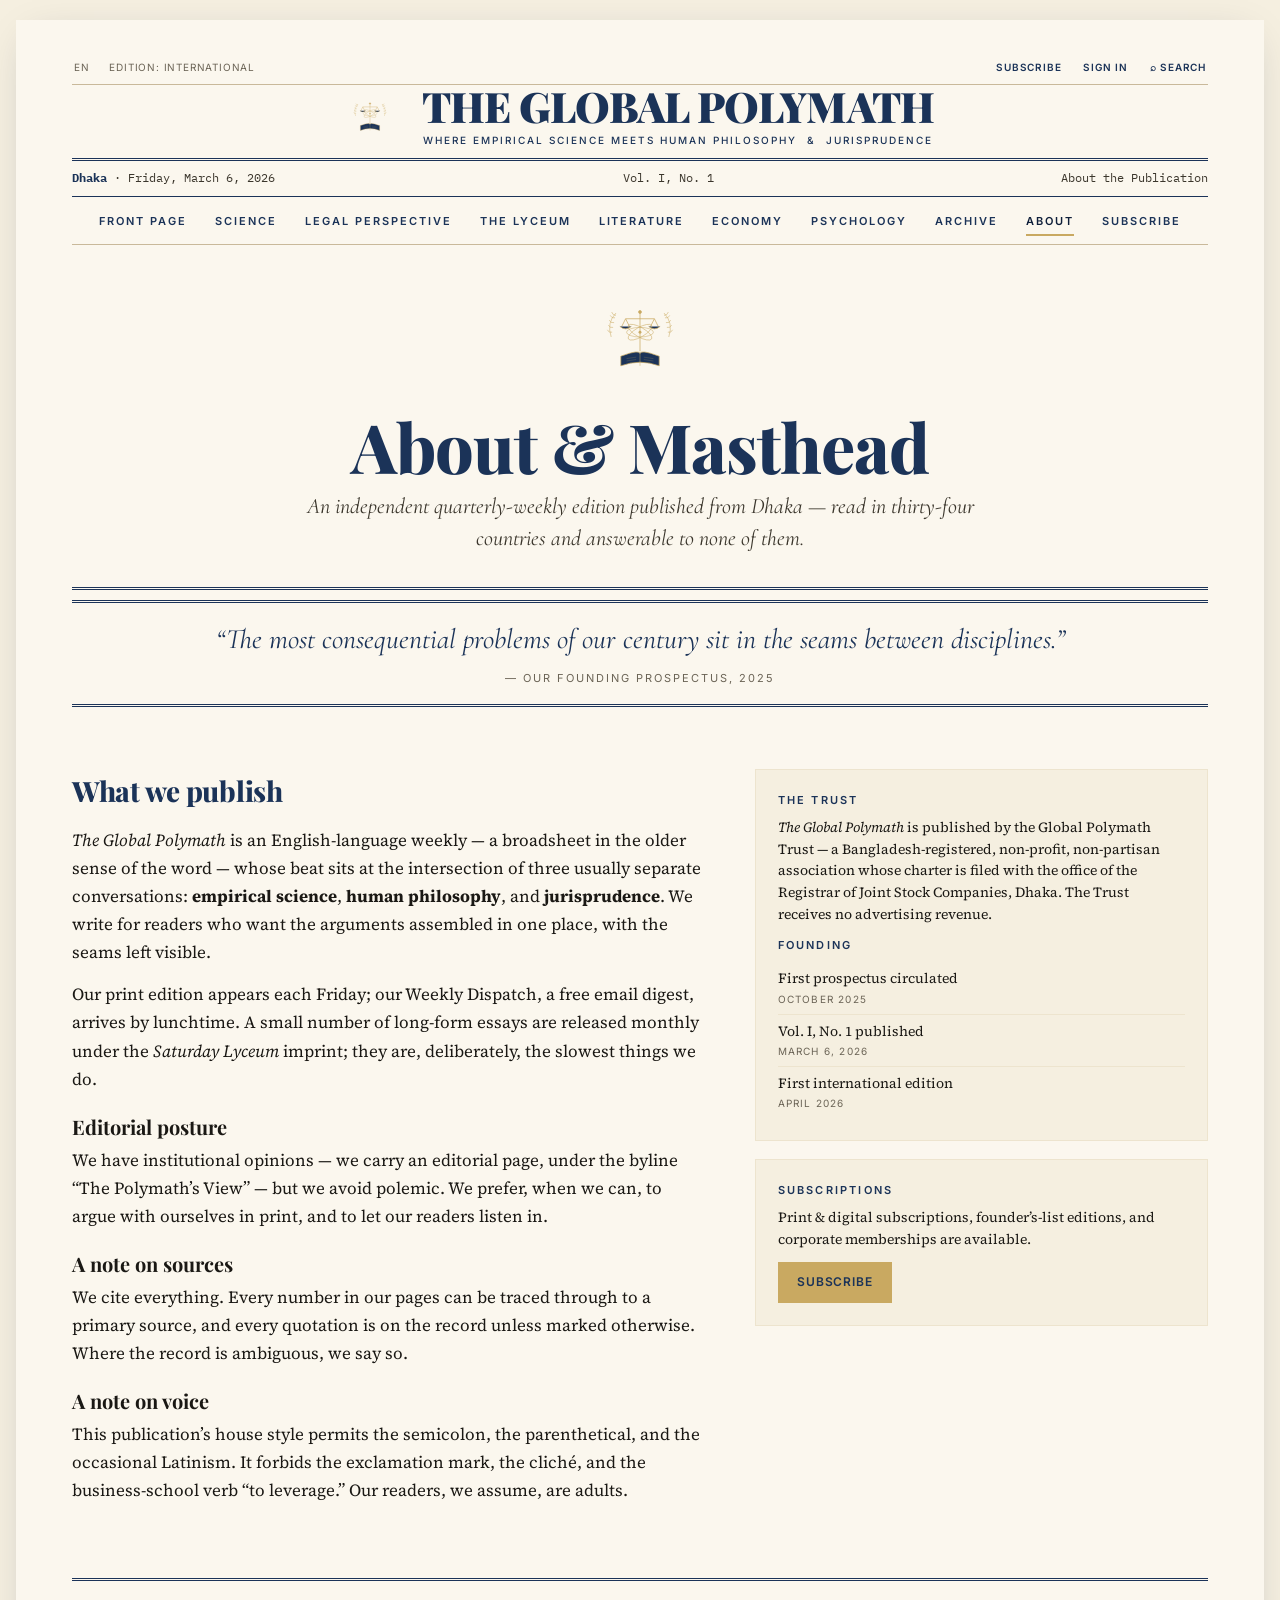
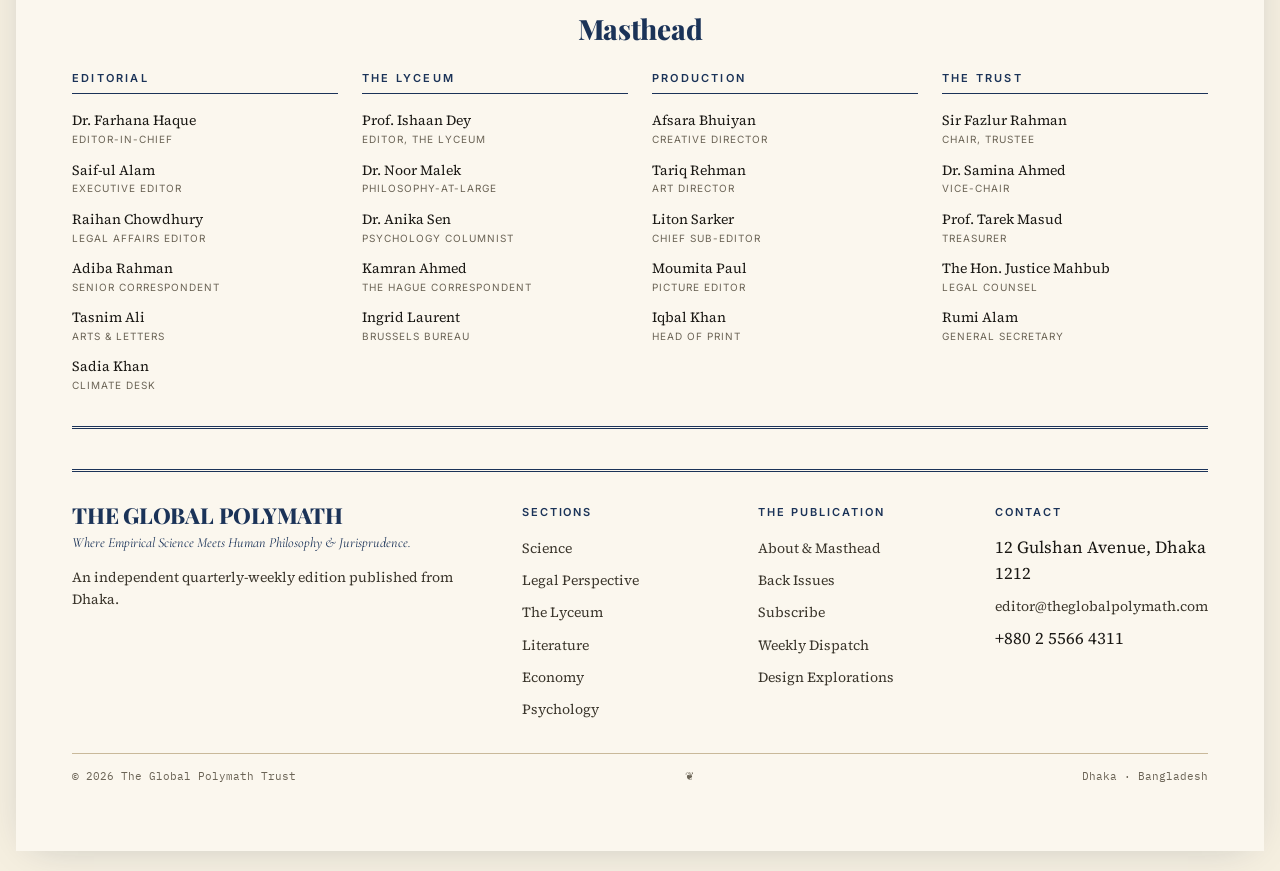
==== about.html @ fbfb31f3 "Fix per editor feedback: Title Case headlines + upper-fold integrity Shoulder-heading correction (pe" ====
<!doctype html>
<html lang="en">
<head>
<meta charset="utf-8">
<meta name="viewport" content="width=device-width, initial-scale=1">
<title>About &amp; Masthead — The Global Polymath</title>
<link rel="icon" type="image/svg+xml" href="assets/emblem.svg">
<link rel="stylesheet" href="colors_and_type.css">
<link rel="stylesheet" href="site.css">
<style>
  .about-hero {
    padding: 44px 0 32px;
    text-align: center;
    border-bottom: 3px double var(--tgp-navy);
  }
  .about-hero .emblem {
    width: 96px; height: 96px; display: inline-block;
  }
  .about-hero h1 {
    font-family: var(--font-display);
    font-weight: 800;
    font-size: clamp(40px, 6vw, 68px);
    line-height: 1.05;
    letter-spacing: -.015em;
    color: var(--tgp-navy);
    margin: 18px 0 10px;
  }
  .about-hero .deck {
    font-family: var(--font-serif-alt);
    font-style: italic;
    font-size: clamp(18px, 2vw, 22px);
    line-height: 1.45;
    color: var(--tgp-ink-soft);
    max-width: 680px;
    margin: 0 auto;
  }

  .about-grid {
    display: grid;
    grid-template-columns: 1.4fr 1fr;
    gap: 48px;
    padding: 32px 0;
  }
  .about-grid h2 {
    font-family: var(--font-display);
    font-weight: 800;
    font-size: 28px;
    color: var(--tgp-navy);
    letter-spacing: -.01em;
    margin: 0 0 14px;
  }
  .about-grid h3 {
    font-family: var(--font-headline);
    font-weight: 700;
    font-size: 20px;
    line-height: 1.15;
    color: var(--tgp-ink);
    margin: 22px 0 8px;
  }
  .about-grid p {
    font-family: var(--font-serif);
    font-size: 17px;
    line-height: 1.65;
    color: var(--tgp-ink);
    margin: 0 0 14px;
  }
  .about-grid .aside {
    background: var(--tgp-paper-deep);
    padding: 22px;
    border: 1px solid var(--tgp-paper-edge);
  }
  .about-grid .aside h4 {
    font-family: var(--font-sans);
    font-weight: 600;
    font-size: 11px;
    letter-spacing: .2em;
    text-transform: uppercase;
    color: var(--tgp-navy);
    margin: 0 0 8px;
  }
  .about-grid .aside ul { list-style: none; padding: 0; margin: 0; }
  .about-grid .aside li {
    padding: 6px 0;
    font-family: var(--font-serif);
    font-size: 14px;
    color: var(--tgp-ink);
    border-bottom: 1px solid var(--tgp-paper-edge);
  }
  .about-grid .aside li:last-child { border-bottom: 0; }
  .about-grid .aside li .role {
    font-family: var(--font-sans);
    font-size: 10px;
    letter-spacing: .12em;
    text-transform: uppercase;
    color: var(--tgp-ink-mute);
    display: block;
    margin-top: 2px;
  }

  .mission-quote {
    margin: 10px 0 30px;
    padding: 18px 0;
    border-top: 3px double var(--tgp-navy);
    border-bottom: 3px double var(--tgp-navy);
    text-align: center;
    font-family: var(--font-serif-alt);
    font-style: italic;
    font-size: clamp(20px, 2.4vw, 28px);
    line-height: 1.35;
    color: var(--tgp-navy);
  }
  .mission-quote .attrib {
    display: block;
    font-family: var(--font-sans);
    font-style: normal;
    font-size: 11px;
    letter-spacing: .18em;
    text-transform: uppercase;
    color: var(--tgp-ink-mute);
    margin-top: 12px;
  }

  .masthead-credits {
    margin-top: 28px;
    padding: 26px 0;
    border-top: 3px double var(--tgp-navy);
    border-bottom: 3px double var(--tgp-navy);
  }
  .masthead-credits h2 {
    font-family: var(--font-display);
    font-weight: 800;
    font-size: 28px;
    color: var(--tgp-navy);
    letter-spacing: -.01em;
    margin: 0 0 20px;
    text-align: center;
  }
  .masthead-credits .col-grid {
    display: grid;
    grid-template-columns: repeat(4, 1fr);
    gap: 24px;
  }
  .masthead-credits .col h5 {
    font-family: var(--font-sans);
    font-weight: 600;
    font-size: 11px;
    letter-spacing: .2em;
    text-transform: uppercase;
    color: var(--tgp-navy);
    margin: 0 0 10px;
    padding-bottom: 6px;
    border-bottom: .5px solid var(--tgp-navy);
  }
  .masthead-credits .col ul { list-style: none; padding: 0; margin: 0; }
  .masthead-credits .col li {
    padding: 6px 0;
    font-family: var(--font-serif);
    font-size: 14px;
    color: var(--tgp-ink);
  }
  .masthead-credits .col li span {
    display: block;
    font-family: var(--font-sans);
    font-size: 10px;
    letter-spacing: .1em;
    text-transform: uppercase;
    color: var(--tgp-ink-mute);
  }

  @media (max-width: 900px) {
    .about-grid { grid-template-columns: 1fr; gap: 24px; }
    .masthead-credits .col-grid { grid-template-columns: 1fr 1fr; }
  }
  @media (max-width: 560px) {
    .masthead-credits .col-grid { grid-template-columns: 1fr; }
  }
</style>
</head>
<body class="tgp">
  <div class="page-shell">
    <main class="page-body">

      <div class="utility-bar">
        <div class="left">
          <span>EN</span>
          <span>Edition: International</span>
        </div>
        <div class="right">
          <a href="subscribe.html">Subscribe</a>
          <a href="#">Sign In</a>
          <a href="#" aria-label="Search">&#x2315; Search</a>
        </div>
      </div>

      <header class="masthead masthead--small">
        <div class="masthead-row">
          <img class="masthead-emblem" src="assets/emblem.svg" alt="" width="48" height="48">
          <div style="text-align:center">
            <div class="masthead-title"><a href="index.html" style="color:inherit;text-decoration:none">The Global Polymath</a></div>
            <div class="masthead-tagline">Where Empirical Science Meets Human Philosophy &nbsp;&amp;&nbsp; Jurisprudence</div>
          </div>
        </div>
      </header>

      <div class="dateline">
        <span><b>Dhaka</b> · Friday, March 6, 2026</span>
        <span>Vol. I, No. 1</span>
        <span>About the Publication</span>
      </div>

      <nav class="site-nav" aria-label="Primary">
        <input type="checkbox" id="navToggle" class="nav-toggle" aria-hidden="true">
        <label for="navToggle" class="nav-hamburger" aria-label="Open menu">
          <span class="bars"><span class="bar"></span><span class="bar"></span><span class="bar"></span></span>
          <span><span class="open-label">Menu</span><span class="close-label">Close</span></span>
        </label>
        <div class="nav-menu">
          <a href="index.html">Front Page</a>
          <a href="section.html?s=science">Science</a>
          <a href="section.html?s=legal">Legal Perspective</a>
          <a href="section.html?s=lyceum">The Lyceum</a>
          <a href="section.html?s=literature">Literature</a>
          <a href="section.html?s=economy">Economy</a>
          <a href="section.html?s=psychology">Psychology</a>
          <a href="archive.html">Archive</a>
          <a href="about.html" class="active">About</a>
          <a href="subscribe.html">Subscribe</a>
        </div>
      </nav>

      <!-- Hero -->
      <header class="about-hero">
        <img class="emblem" src="assets/emblem.svg" alt="The Global Polymath emblem" width="96" height="96">
        <h1>About &amp; Masthead</h1>
        <p class="deck">
          An independent quarterly-weekly edition published from Dhaka &mdash; read in
          thirty-four countries and answerable to none of them.
        </p>
      </header>

      <div class="mission-quote">
        &ldquo;The most consequential problems of our century sit in the seams between disciplines.&rdquo;
        <span class="attrib">— Our founding prospectus, 2025</span>
      </div>

      <!-- About grid -->
      <div class="about-grid">

        <div>
          <h2>What we publish</h2>
          <p>
            <i>The Global Polymath</i> is an English-language weekly &mdash; a broadsheet
            in the older sense of the word &mdash; whose beat sits at the intersection
            of three usually separate conversations: <b>empirical science</b>,
            <b>human philosophy</b>, and <b>jurisprudence</b>. We write for readers
            who want the arguments assembled in one place, with the seams left visible.
          </p>
          <p>
            Our print edition appears each Friday; our Weekly Dispatch, a free email
            digest, arrives by lunchtime. A small number of long-form essays are
            released monthly under the <i>Saturday Lyceum</i> imprint; they are,
            deliberately, the slowest things we do.
          </p>

          <h3>Editorial posture</h3>
          <p>
            We have institutional opinions &mdash; we carry an editorial page, under
            the byline &ldquo;The Polymath&rsquo;s View&rdquo; &mdash; but we avoid
            polemic. We prefer, when we can, to argue with ourselves in print, and to
            let our readers listen in.
          </p>

          <h3>A note on sources</h3>
          <p>
            We cite everything. Every number in our pages can be traced through to a
            primary source, and every quotation is on the record unless marked
            otherwise. Where the record is ambiguous, we say so.
          </p>

          <h3>A note on voice</h3>
          <p>
            This publication&rsquo;s house style permits the semicolon, the
            parenthetical, and the occasional Latinism. It forbids the exclamation
            mark, the clich&eacute;, and the business-school verb &ldquo;to
            leverage.&rdquo; Our readers, we assume, are adults.
          </p>
        </div>

        <aside>
          <div class="aside">
            <h4>The Trust</h4>
            <p style="font-family:var(--font-serif);font-size:14px;line-height:1.55;margin:0 0 12px;color:var(--tgp-ink)">
              <i>The Global Polymath</i> is published by the Global Polymath Trust &mdash;
              a Bangladesh-registered, non-profit, non-partisan association whose
              charter is filed with the office of the Registrar of Joint Stock
              Companies, Dhaka. The Trust receives no advertising revenue.
            </p>
            <h4>Founding</h4>
            <ul>
              <li>First prospectus circulated <span class="role">October 2025</span></li>
              <li>Vol. I, No. 1 published <span class="role">March 6, 2026</span></li>
              <li>First international edition <span class="role">April 2026</span></li>
            </ul>
          </div>

          <div class="aside" style="margin-top:18px">
            <h4>Subscriptions</h4>
            <p style="font-family:var(--font-serif);font-size:14px;line-height:1.55;margin:0 0 12px;color:var(--tgp-ink)">
              Print &amp; digital subscriptions, founder&rsquo;s-list editions, and
              corporate memberships are available.
            </p>
            <a class="tgp-btn tgp-btn--gold" href="subscribe.html" style="font-size:12px;padding:10px 18px">Subscribe</a>
          </div>
        </aside>

      </div>

      <!-- Masthead credits -->
      <section class="masthead-credits">
        <h2>Masthead</h2>
        <div class="col-grid">

          <div class="col">
            <h5>Editorial</h5>
            <ul>
              <li>Dr. Farhana Haque <span>Editor-in-Chief</span></li>
              <li>Saif-ul Alam <span>Executive Editor</span></li>
              <li>Raihan Chowdhury <span>Legal Affairs Editor</span></li>
              <li>Adiba Rahman <span>Senior Correspondent</span></li>
              <li>Tasnim Ali <span>Arts &amp; Letters</span></li>
              <li>Sadia Khan <span>Climate Desk</span></li>
            </ul>
          </div>

          <div class="col">
            <h5>The Lyceum</h5>
            <ul>
              <li>Prof. Ishaan Dey <span>Editor, The Lyceum</span></li>
              <li>Dr. Noor Malek <span>Philosophy-at-Large</span></li>
              <li>Dr. Anika Sen <span>Psychology Columnist</span></li>
              <li>Kamran Ahmed <span>The Hague Correspondent</span></li>
              <li>Ingrid Laurent <span>Brussels Bureau</span></li>
            </ul>
          </div>

          <div class="col">
            <h5>Production</h5>
            <ul>
              <li>Afsara Bhuiyan <span>Creative Director</span></li>
              <li>Tariq Rehman <span>Art Director</span></li>
              <li>Liton Sarker <span>Chief Sub-Editor</span></li>
              <li>Moumita Paul <span>Picture Editor</span></li>
              <li>Iqbal Khan <span>Head of Print</span></li>
            </ul>
          </div>

          <div class="col">
            <h5>The Trust</h5>
            <ul>
              <li>Sir Fazlur Rahman <span>Chair, Trustee</span></li>
              <li>Dr. Samina Ahmed <span>Vice-Chair</span></li>
              <li>Prof. Tarek Masud <span>Treasurer</span></li>
              <li>The Hon. Justice Mahbub <span>Legal Counsel</span></li>
              <li>Rumi Alam <span>General Secretary</span></li>
            </ul>
          </div>

        </div>
      </section>

      <!-- Footer -->
      <footer class="site-footer">
        <div class="site-footer-grid">
          <div>
            <div class="masthead-title-sm">The Global Polymath</div>
            <p style="font-family:var(--font-serif-alt);font-style:italic;color:var(--tgp-navy);margin:0 0 10px">
              Where Empirical Science Meets Human Philosophy &amp; Jurisprudence.
            </p>
            <p>An independent quarterly-weekly edition published from Dhaka.</p>
          </div>
          <div>
            <h5>Sections</h5>
            <ul>
              <li><a href="section.html?s=science">Science</a></li>
              <li><a href="section.html?s=legal">Legal Perspective</a></li>
              <li><a href="section.html?s=lyceum">The Lyceum</a></li>
              <li><a href="section.html?s=literature">Literature</a></li>
              <li><a href="section.html?s=economy">Economy</a></li>
              <li><a href="section.html?s=psychology">Psychology</a></li>
            </ul>
          </div>
          <div>
            <h5>The Publication</h5>
            <ul>
              <li><a href="about.html">About &amp; Masthead</a></li>
              <li><a href="archive.html">Back Issues</a></li>
              <li><a href="subscribe.html">Subscribe</a></li>
              <li><a href="newsletter.html">Weekly Dispatch</a></li>
              <li><a href="wireframes.html">Design Explorations</a></li>
            </ul>
          </div>
          <div>
            <h5>Contact</h5>
            <ul>
              <li>12 Gulshan Avenue, Dhaka 1212</li>
              <li><a href="mailto:editor@theglobalpolymath.com">editor@theglobalpolymath.com</a></li>
              <li>+880 2 5566 4311</li>
            </ul>
          </div>
        </div>
        <div class="site-footer-meta">
          <span>&copy; 2026 The Global Polymath Trust</span>
          <span>&#10086;</span>
          <span>Dhaka &middot; Bangladesh</span>
        </div>
      </footer>

    </main>
  </div>
</body>
</html>
---- colors_and_type.css ----
/* =========================================================
   THE GLOBAL POLYMATH — Design Tokens
   "Where Empirical Science Meets Human Philosophy & Jurisprudence"
   ========================================================= */

/* Webfonts — loaded from Google Fonts CDN.
   SUBSTITUTION NOTE: We do not have the original font files. These are the
   closest public equivalents to the reference masthead (Playfair-style classical
   serif w/ Caslon body + Georgia fallback). Ask the user for official .ttf/.otf
   files if available. */
@import url('https://fonts.googleapis.com/css2?family=Playfair+Display:ital,wght@0,400;0,500;0,600;0,700;0,800;0,900;1,400;1,700&family=Cormorant+Garamond:ital,wght@0,400;0,500;0,600;0,700;1,400;1,600&family=Source+Serif+4:ital,opsz,wght@0,8..60,400;0,8..60,500;0,8..60,600;0,8..60,700;1,8..60,400&family=Inter:wght@400;500;600;700&family=IBM+Plex+Mono:wght@400;500&display=swap');

:root {
  /* ----------  BRAND CORE  ---------- */
  --tgp-navy:        #1B3358;   /* primary masthead ink */
  --tgp-navy-deep:   #0F1F3A;   /* headers on dark, emblem shadow */
  --tgp-navy-soft:   #2A4771;   /* rules, secondary headlines */
  --tgp-gold:        #C9A961;   /* emblem, rules, accents */
  --tgp-gold-deep:   #A8893F;   /* gold hover / pressed */
  --tgp-gold-soft:   #E5D3A0;   /* subtle gold washes */

  /* ----------  PAPER / NEUTRALS  ---------- */
  --tgp-paper:       #FBF7EE;   /* default page background — warm newsprint */
  --tgp-paper-deep:  #F5EFE0;   /* sectional backgrounds */
  --tgp-paper-edge:  #EDE4CE;   /* card borders, masthead rules */
  --tgp-ink:         #1A1814;   /* body text */
  --tgp-ink-soft:    #3B362C;   /* secondary body */
  --tgp-ink-mute:    #6B6456;   /* captions, metadata, bylines */
  --tgp-ink-faint:   #9A9382;   /* dividers, footnote text */
  --tgp-rule:        #1B3358;   /* masthead hairline rules */
  --tgp-rule-thin:   #C9B99A;   /* body rule lines */

  /* ----------  SEMANTIC (editorial)  ---------- */
  --tgp-oxblood:     #7B2E2E;   /* "Legal Perspective" section color */
  --tgp-forest:      #2E5339;   /* "Science" section color */
  --tgp-aubergine:   #4B2E4F;   /* "The Lyceum" / Philosophy */
  --tgp-ochre:       #B8862C;   /* "Literature" / tags */

  /* ----------  BASE TYPE FAMILIES  ---------- */
  --font-display:    'Playfair Display', 'Didot', 'Bodoni 72', Georgia, serif;
  --font-headline:   'Playfair Display', 'Times New Roman', Georgia, serif;
  --font-serif:      'Source Serif 4', 'Georgia', 'Cambria', serif;   /* body */
  --font-serif-alt:  'Cormorant Garamond', 'Garamond', serif;          /* pull quotes, decks */
  --font-sans:       'Inter', 'Helvetica Neue', system-ui, sans-serif; /* UI, labels */
  --font-mono:       'IBM Plex Mono', ui-monospace, Menlo, monospace;  /* dates, section kickers */

  /* ----------  TYPE SCALE  ---------- */
  --fs-masthead:     clamp(56px, 9vw, 128px);   /* "THE GLOBAL POLYMATH" */
  --fs-display:      clamp(40px, 5vw, 72px);    /* lead headline */
  --fs-h1:           clamp(32px, 3.6vw, 52px);
  --fs-h2:           clamp(24px, 2.6vw, 36px);
  --fs-h3:           20px;
  --fs-h4:           17px;
  --fs-body:         17px;                       /* body serif */
  --fs-body-sm:      15px;
  --fs-caption:      13px;
  --fs-kicker:       11px;                       /* small-caps section labels */
  --fs-tagline:      14px;

  /* ----------  LEADING  ---------- */
  --lh-display:      1.02;
  --lh-heading:      1.12;
  --lh-body:         1.55;
  --lh-tight:        1.25;

  /* ----------  TRACKING  ---------- */
  --ls-masthead:     -0.02em;
  --ls-headline:     -0.01em;
  --ls-kicker:       0.18em;   /* small-caps section labels */
  --ls-tagline:      0.22em;
  --ls-body:         0;

  /* ----------  SPACING (8pt grid, with 4pt micro)  ---------- */
  --s-1:   4px;
  --s-2:   8px;
  --s-3:   12px;
  --s-4:   16px;
  --s-5:   24px;
  --s-6:   32px;
  --s-7:   48px;
  --s-8:   64px;
  --s-9:   96px;
  --s-10: 128px;

  /* ----------  RADII  ---------- */
  /* The Global Polymath is a print-first brand. Corners are SHARP.
     Only use radius for UI affordances (buttons in email, toast chips). */
  --r-0:   0;
  --r-1:   2px;
  --r-2:   4px;
  --r-pill: 999px;

  /* ----------  RULES / BORDERS  ---------- */
  --rule-hairline:   0.5px solid var(--tgp-rule);
  --rule-thin:       1px solid var(--tgp-rule);
  --rule-thick:      3px solid var(--tgp-navy);
  --rule-double:     3px double var(--tgp-navy);
  --rule-gold:       1px solid var(--tgp-gold);
  --rule-paper:      1px solid var(--tgp-paper-edge);

  /* ----------  SHADOWS (used sparingly — print aesthetic)  ---------- */
  --shadow-paper:    0 1px 0 rgba(26, 24, 20, 0.04), 0 8px 24px -12px rgba(27, 51, 88, 0.18);
  --shadow-card:     0 2px 0 rgba(26, 24, 20, 0.06), 0 16px 48px -20px rgba(27, 51, 88, 0.25);
  --shadow-none:     none;

  /* ----------  LAYOUT  ---------- */
  --col-gap:         24px;
  --col-rule:        1px solid var(--tgp-rule-thin);
  --max-page:        1280px;
  --max-prose:       640px;
}

/* =========================================================
   SEMANTIC ELEMENT DEFAULTS
   ========================================================= */

body.tgp {
  background: var(--tgp-paper);
  color: var(--tgp-ink);
  font-family: var(--font-serif);
  font-size: var(--fs-body);
  line-height: var(--lh-body);
  text-rendering: optimizeLegibility;
  -webkit-font-smoothing: antialiased;
}

.tgp-masthead {
  font-family: var(--font-display);
  font-weight: 800;
  font-size: var(--fs-masthead);
  letter-spacing: var(--ls-masthead);
  line-height: 1;
  color: var(--tgp-navy);
  text-transform: uppercase;
  text-align: center;
}

.tgp-tagline {
  font-family: var(--font-sans);
  font-size: var(--fs-tagline);
  letter-spacing: var(--ls-tagline);
  text-transform: uppercase;
  color: var(--tgp-navy);
  font-weight: 500;
}

.tgp-display {
  font-family: var(--font-display);
  font-weight: 800;
  font-size: var(--fs-display);
  line-height: var(--lh-display);
  letter-spacing: var(--ls-headline);
  color: var(--tgp-ink);
  text-transform: uppercase;
}

.tgp-h1 {
  font-family: var(--font-headline);
  font-weight: 700;
  font-size: var(--fs-h1);
  line-height: var(--lh-heading);
  letter-spacing: var(--ls-headline);
  color: var(--tgp-ink);
}

.tgp-h2 {
  font-family: var(--font-headline);
  font-weight: 700;
  font-size: var(--fs-h2);
  line-height: var(--lh-heading);
  color: var(--tgp-ink);
}

.tgp-h3 {
  font-family: var(--font-headline);
  font-weight: 600;
  font-size: var(--fs-h3);
  line-height: var(--lh-tight);
  color: var(--tgp-ink);
}

.tgp-kicker {
  font-family: var(--font-sans);
  font-weight: 600;
  font-size: var(--fs-kicker);
  letter-spacing: var(--ls-kicker);
  text-transform: uppercase;
  color: var(--tgp-navy);
}

.tgp-kicker--gold { color: var(--tgp-gold-deep); }
.tgp-kicker--oxblood { color: var(--tgp-oxblood); }
.tgp-kicker--forest { color: var(--tgp-forest); }
.tgp-kicker--aubergine { color: var(--tgp-aubergine); }

.tgp-body {
  font-family: var(--font-serif);
  font-size: var(--fs-body);
  line-height: var(--lh-body);
  color: var(--tgp-ink);
}

.tgp-lede::first-letter {
  font-family: var(--font-display);
  font-weight: 800;
  float: left;
  font-size: 4.2em;
  line-height: 0.88;
  padding: 0.05em 0.08em 0 0;
  color: var(--tgp-navy);
}

.tgp-byline {
  font-family: var(--font-sans);
  font-size: var(--fs-caption);
  letter-spacing: 0.08em;
  text-transform: uppercase;
  color: var(--tgp-ink-mute);
}

.tgp-dateline {
  font-family: var(--font-serif);
  font-weight: 700;
  font-style: italic;
  color: var(--tgp-ink-soft);
}

.tgp-caption {
  font-family: var(--font-serif);
  font-style: italic;
  font-size: var(--fs-caption);
  color: var(--tgp-ink-mute);
}

.tgp-pullquote {
  font-family: var(--font-serif-alt);
  font-weight: 500;
  font-style: italic;
  font-size: 28px;
  line-height: 1.25;
  color: var(--tgp-navy);
  border-top: var(--rule-double);
  border-bottom: var(--rule-double);
  padding: var(--s-5) 0;
  margin: var(--s-6) 0;
  text-align: center;
}

.tgp-mono {
  font-family: var(--font-mono);
  font-size: var(--fs-caption);
  letter-spacing: 0.02em;
  color: var(--tgp-ink-soft);
}

/* Rules & section dividers */
.tgp-rule            { border-top: var(--rule-thin); }
.tgp-rule--thick     { border-top: var(--rule-thick); }
.tgp-rule--double    { border-top: var(--rule-double); height: 0; }
.tgp-rule--gold      { border-top: var(--rule-gold); }
.tgp-rule--hair      { border-top: var(--rule-hairline); }

/* Buttons — used only in digital surfaces (email, web app) */
.tgp-btn {
  display: inline-block;
  font-family: var(--font-sans);
  font-weight: 600;
  font-size: 14px;
  letter-spacing: 0.08em;
  text-transform: uppercase;
  padding: 14px 28px;
  background: var(--tgp-navy);
  color: var(--tgp-paper);
  border: 1px solid var(--tgp-navy);
  border-radius: var(--r-0);
  cursor: pointer;
  transition: background 120ms ease, color 120ms ease;
  text-decoration: none;
}
.tgp-btn:hover { background: var(--tgp-navy-deep); }
.tgp-btn:active { background: #000; }
.tgp-btn--gold { background: var(--tgp-gold); border-color: var(--tgp-gold); color: var(--tgp-navy); }
.tgp-btn--gold:hover { background: var(--tgp-gold-deep); color: var(--tgp-paper); }
.tgp-btn--ghost { background: transparent; color: var(--tgp-navy); }
.tgp-btn--ghost:hover { background: var(--tgp-navy); color: var(--tgp-paper); }
---- site.css ----
/* =========================================================
   THE GLOBAL POLYMATH — Shared site styles
   Used by every page: index, article, section, about, subscribe, archive.
   Page-specific layout lives inline in each HTML file.
   ========================================================= */

html, body { margin: 0; padding: 0; }
body.tgp { background: var(--tgp-paper-deep); overflow-x: hidden; }

a { color: inherit; }

/* Prevent long words from blowing layouts on narrow screens */
h1, h2, h3, h4, .tgp-display, .tgp-h1, .tgp-h2, .tgp-h3 {
  overflow-wrap: break-word;
  word-wrap: break-word;
  -webkit-hyphens: auto;
  hyphens: auto;
}
img { max-width: 100%; height: auto; }

/* Outer paper shell ------------------------------------------------ */
.page-shell {
  background: var(--tgp-paper);
  box-shadow: 0 6px 40px -16px rgba(15,31,58,.25);
  max-width: 1680px;
  width: calc(100% - 32px);
  margin: 20px auto;
  overflow: hidden;          /* clip any child that escapes */
}
.page-body {
  padding: 32px 56px 48px;
  min-width: 0;
  overflow-x: clip;
}
/* Prevent grid/flex children from refusing to shrink and pushing scroll */
.page-body * { min-width: 0; }

/* Ultra-wide: let the sheet breathe a little, but don't exceed 1680 */
@media (min-width: 1920px) {
  .page-body { padding: 36px 72px 56px; }
}

/* Top utility bar (EN · Edition · Subscribe · Sign in · Search) ---- */
.utility-bar {
  display: flex;
  justify-content: space-between;
  align-items: center;
  padding: 8px 2px;
  border-bottom: 1px solid var(--tgp-rule-thin);
  font-family: var(--font-sans);
  font-size: 10px;
  letter-spacing: .08em;
  text-transform: uppercase;
  color: var(--tgp-ink-mute);
}
.utility-bar .left span { margin-right: 16px; }
.utility-bar .right a {
  color: var(--tgp-navy);
  text-decoration: none;
  font-weight: 600;
  margin-left: 18px;
}
.utility-bar .right a:first-child { margin-left: 0; }
.utility-bar .right a:hover { text-decoration: underline; }

/* Masthead (front page size) --------------------------------------- */
.masthead { border-bottom: 3px double var(--tgp-navy); padding-bottom: 14px; }
.masthead-row {
  display: flex; align-items: center; justify-content: center; gap: 28px;
}
.masthead-emblem { flex-shrink: 0; }
.masthead-title {
  font-family: var(--font-display);
  font-weight: 900;
  font-size: clamp(40px, 8vw, 84px);
  letter-spacing: -0.02em;
  line-height: 1;
  color: var(--tgp-navy);
  text-transform: uppercase;
}
.masthead-tagline {
  font-family: var(--font-sans);
  font-size: 12px;
  letter-spacing: .22em;
  text-transform: uppercase;
  color: var(--tgp-navy);
  margin-top: 10px;
  font-weight: 500;
}

/* Masthead — interior page size ------------------------------------ */
.masthead--small { padding-bottom: 10px; }
.masthead--small .masthead-title { font-size: clamp(28px, 4vw, 42px); }
.masthead--small .masthead-emblem { width: 48px; height: 48px; }
.masthead--small .masthead-tagline { font-size: 10px; letter-spacing: .2em; margin-top: 6px; }

/* Dateline --------------------------------------------------------- */
.dateline {
  border-bottom: 1px solid var(--tgp-navy);
  padding: 8px 0;
  display: flex;
  justify-content: space-between;
  flex-wrap: wrap;
  gap: 4px 16px;
  font-family: var(--font-mono);
  font-size: 12px;
  color: var(--tgp-ink-soft);
}
.dateline b { color: var(--tgp-navy); }

/* Navigation ------------------------------------------------------- */
.site-nav {
  display: flex;
  justify-content: center;
  flex-wrap: wrap;
  row-gap: 8px;
  column-gap: 28px;
  padding: 12px 16px 10px;
  border-bottom: 1px solid var(--tgp-rule-thin);
  font-family: var(--font-sans);
  font-size: 11px;
  letter-spacing: .18em;
  text-transform: uppercase;
  font-weight: 600;
  position: relative;
}
.nav-toggle { display: none; }
.nav-hamburger { display: none; }
.nav-menu { display: contents; }   /* on desktop the div dissolves */
.site-nav a {
  color: var(--tgp-navy);
  text-decoration: none;
  padding: 4px 0;
  position: relative;
  white-space: nowrap;
}
.site-nav a:hover,
.site-nav a.active {
  color: var(--tgp-navy-deep);
}
.site-nav a.active::after {
  content: '';
  position: absolute;
  left: 0; right: 0; bottom: -2px;
  height: 2px;
  background: var(--tgp-gold);
}

/* Markets strip — a small ticker below the dateline ---------------- */
.markets {
  display: grid;
  grid-template-columns: repeat(6, 1fr);
  border-bottom: 1px solid var(--tgp-rule-thin);
  font-family: var(--font-mono);
  font-size: 11px;
}
.markets > div {
  padding: 10px 14px;
  border-right: 1px solid var(--tgp-rule-thin);
  display: flex;
  flex-direction: column;
  gap: 2px;
}
.markets > div:last-child { border-right: 0; }
.markets .label {
  font-family: var(--font-sans);
  font-size: 9px;
  letter-spacing: .18em;
  color: var(--tgp-ink-mute);
  text-transform: uppercase;
}
.markets .val { color: var(--tgp-ink); font-weight: 500; }
.markets .delta { font-size: 10px; }
.markets .delta--up   { color: var(--tgp-forest); }
.markets .delta--down { color: var(--tgp-oxblood); }

/* Kickers ---------------------------------------------------------- */
.kicker {
  font-family: var(--font-sans);
  font-weight: 600;
  font-size: 11px;
  letter-spacing: .2em;
  text-transform: uppercase;
  color: var(--tgp-navy);
  padding-bottom: 6px;
  border-bottom: .5px solid currentColor;
  margin-bottom: 10px;
}
.kicker--gold     { color: var(--tgp-gold-deep); }
.kicker--oxblood  { color: var(--tgp-oxblood); }
.kicker--aubergine{ color: var(--tgp-aubergine); }
.kicker--forest   { color: var(--tgp-forest); }
.kicker--ochre    { color: var(--tgp-ochre); }
.kicker em {
  text-transform: none;
  letter-spacing: normal;
  font-style: italic;
  font-weight: 400;
  color: var(--tgp-ink-mute);
}

/* Generic text utilities (used across pages) ----------------------- */
.text-byline {
  font-family: var(--font-sans);
  font-size: 11px;
  letter-spacing: .08em;
  text-transform: uppercase;
  color: var(--tgp-ink-mute);
}
.text-cap {
  font-family: var(--font-serif);
  font-style: italic;
  font-size: 12px;
  color: var(--tgp-ink-mute);
}
.text-mono {
  font-family: var(--font-mono);
  font-size: 11px;
  color: var(--tgp-ink-mute);
}
.text-jump {
  font-family: var(--font-mono);
  font-size: 11px;
  color: var(--tgp-gold-deep);
}
.text-more {
  font-family: var(--font-sans);
  font-size: 11px;
  letter-spacing: .1em;
  text-transform: uppercase;
  font-weight: 600;
  text-decoration: none;
}
.text-more:hover { text-decoration: underline; }
.text-more--oxblood   { color: var(--tgp-oxblood); }
.text-more--aubergine { color: var(--tgp-aubergine); }
.text-more--forest    { color: var(--tgp-forest); }
.text-more--ochre     { color: var(--tgp-ochre); }
.text-more--navy      { color: var(--tgp-navy); }

/* Site footer ------------------------------------------------------ */
.site-footer {
  margin-top: 40px;
  padding: 32px 0 18px;
  border-top: 3px double var(--tgp-navy);
}
.site-footer-grid {
  display: grid;
  grid-template-columns: 2fr 1fr 1fr 1fr;
  gap: 24px;
}
.site-footer h5 {
  font-family: var(--font-sans);
  font-weight: 600;
  font-size: 11px;
  letter-spacing: .18em;
  text-transform: uppercase;
  color: var(--tgp-navy);
  margin: 0 0 10px;
}
.site-footer .masthead-title-sm {
  font-family: var(--font-display);
  font-weight: 800;
  font-size: 22px;
  text-transform: uppercase;
  color: var(--tgp-navy);
  letter-spacing: -.01em;
  line-height: 1;
  margin-bottom: 6px;
}
.site-footer p,
.site-footer a {
  font-family: var(--font-serif);
  font-size: 14px;
  line-height: 1.55;
  color: var(--tgp-ink-soft);
  text-decoration: none;
}
.site-footer a:hover { color: var(--tgp-navy); text-decoration: underline; }
.site-footer ul { list-style: none; padding: 0; margin: 0; }
.site-footer ul li { padding: 3px 0; }
.site-footer-meta {
  margin-top: 28px;
  padding-top: 14px;
  border-top: 1px solid var(--tgp-rule-thin);
  display: flex;
  justify-content: space-between;
  flex-wrap: wrap;
  gap: 6px 14px;
  font-family: var(--font-mono);
  font-size: 11px;
  color: var(--tgp-ink-mute);
}

/* Responsive ------------------------------------------------------- */
@media (max-width: 1100px) {
  .page-body { padding: 24px 28px 32px; }
}

@media (max-width: 900px) {
  .page-shell { margin: 12px auto; width: calc(100% - 16px); }
  .page-body { padding: 18px 16px 28px; }
  .masthead-row { flex-direction: column; gap: 12px; }
  .masthead-row > div[style] { text-align: center; }
  .dateline { font-size: 10.5px; justify-content: flex-start; }

  /* Hide utility bar (EN · Edition · Subscribe · Sign In · Search) on phones */
  .utility-bar { display: none; }

  /* Hide the emblem image in masthead on phones — text wordmark only */
  .masthead-emblem { display: none; }

  .masthead { padding-bottom: 10px; }
  .masthead-title { font-size: clamp(32px, 9vw, 56px); }
  .masthead-tagline { font-size: 10px; letter-spacing: .18em; }

  /* Nav collapses to hamburger */
  .site-nav {
    flex-direction: column;
    align-items: stretch;
    padding: 4px 0 0;
    row-gap: 0;
    column-gap: 0;
  }
  .nav-hamburger {
    display: flex;
    align-items: center;
    justify-content: space-between;
    padding: 12px 4px;
    cursor: pointer;
    user-select: none;
    color: var(--tgp-navy);
    font-family: var(--font-sans);
    font-size: 12px;
    font-weight: 600;
    letter-spacing: .18em;
    text-transform: uppercase;
  }
  .nav-hamburger .bars {
    display: inline-flex;
    flex-direction: column;
    gap: 3px;
    width: 20px;
  }
  .nav-hamburger .bar {
    width: 20px;
    height: 2px;
    background: var(--tgp-navy);
    transition: transform 160ms ease, opacity 120ms ease;
  }
  .nav-hamburger .close-x { display: none; }
  .nav-menu {
    display: none;
    flex-direction: column;
    border-top: 1px solid var(--tgp-paper-edge);
    margin-top: 4px;
    padding: 4px 0 6px;
    width: 100%;
  }
  .nav-menu a {
    white-space: normal;
    padding: 12px 4px;
    border-bottom: 1px solid var(--tgp-paper-edge);
  }
  .nav-menu a:last-child { border-bottom: 0; }
  .site-nav a.active::after { display: none; }
  .nav-menu a.active { color: var(--tgp-gold-deep); }

  .nav-toggle:checked ~ .nav-menu { display: flex; }
  .nav-toggle:checked ~ .nav-hamburger .open-label { display: none; }
  .nav-toggle:checked ~ .nav-hamburger .close-label { display: inline; }
  .nav-toggle:checked ~ .nav-hamburger .bar:nth-child(1) { transform: translateY(5px) rotate(45deg); }
  .nav-toggle:checked ~ .nav-hamburger .bar:nth-child(2) { opacity: 0; }
  .nav-toggle:checked ~ .nav-hamburger .bar:nth-child(3) { transform: translateY(-5px) rotate(-45deg); }
  .close-label { display: none; }

  .site-footer-grid { grid-template-columns: 1fr 1fr; }
}

@media (max-width: 560px) {
  .page-body { padding: 14px 12px 24px; }
  .site-footer-grid { grid-template-columns: 1fr; }
}
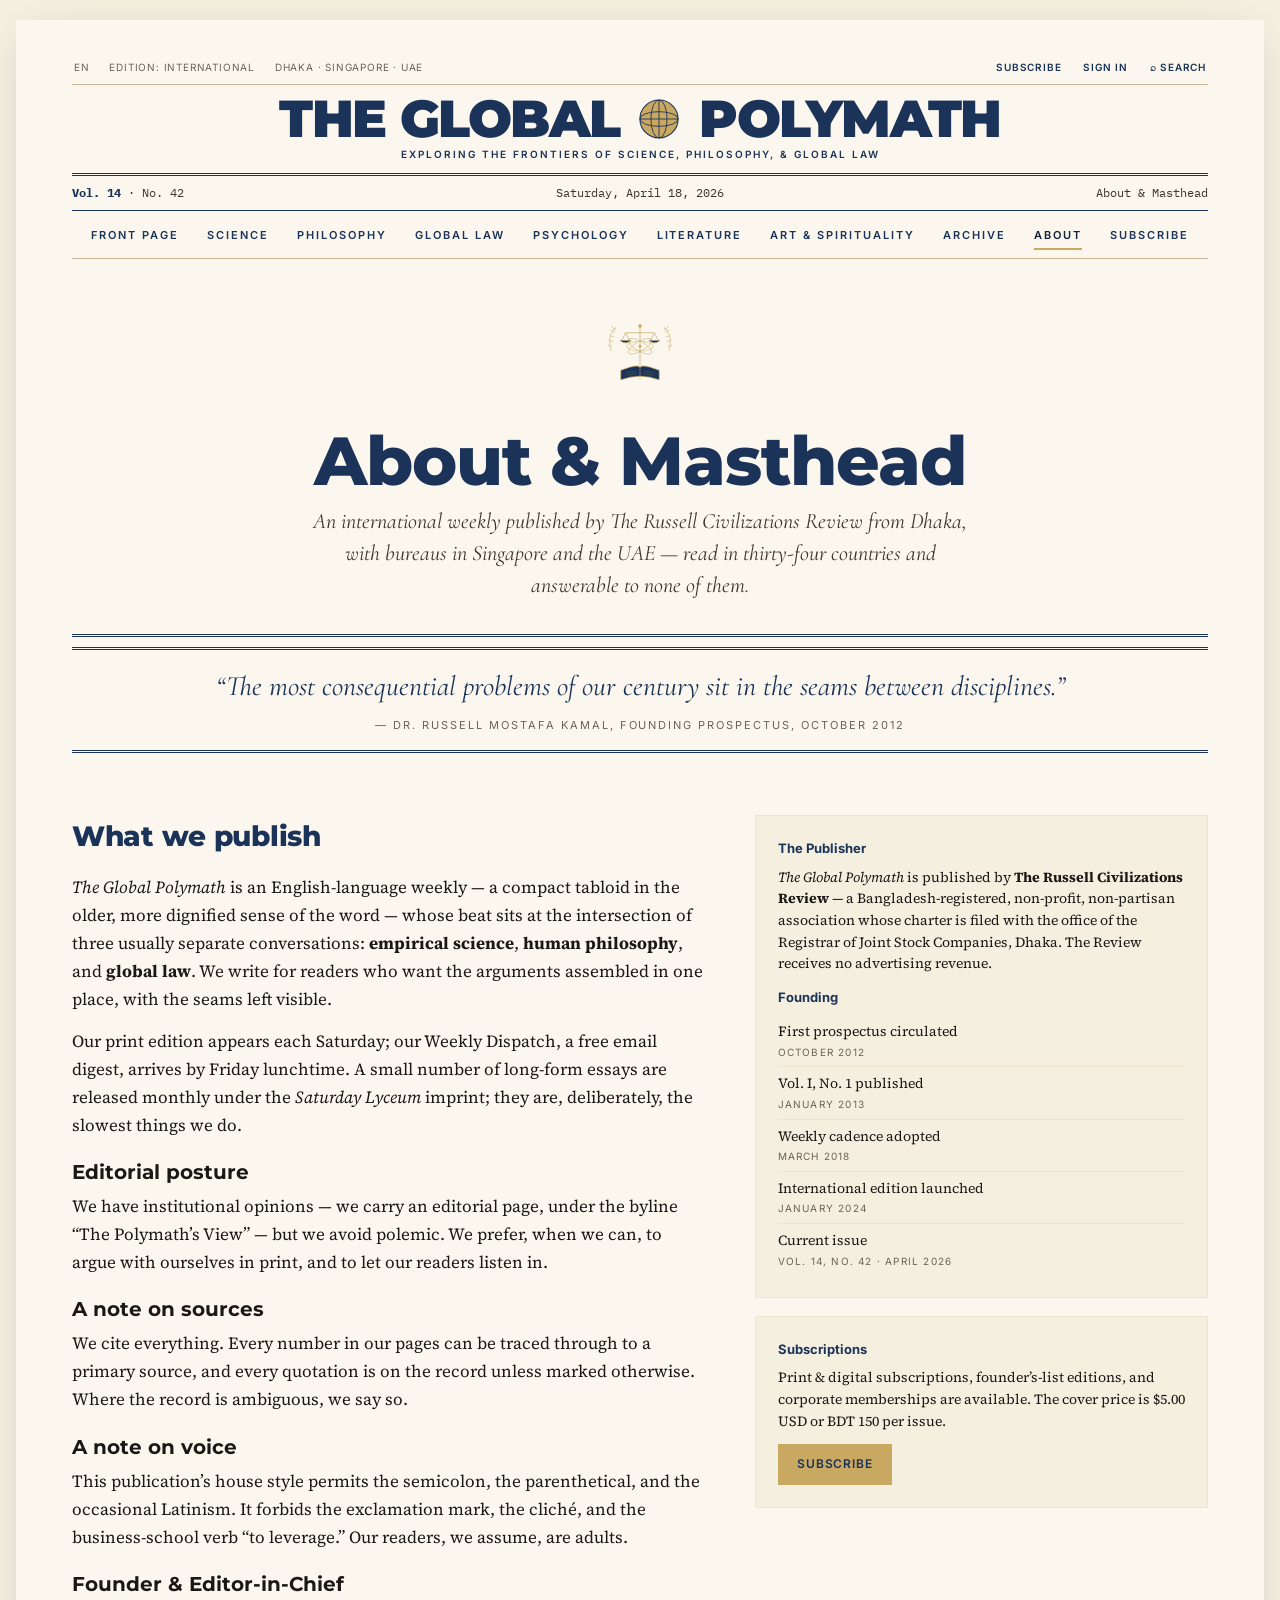
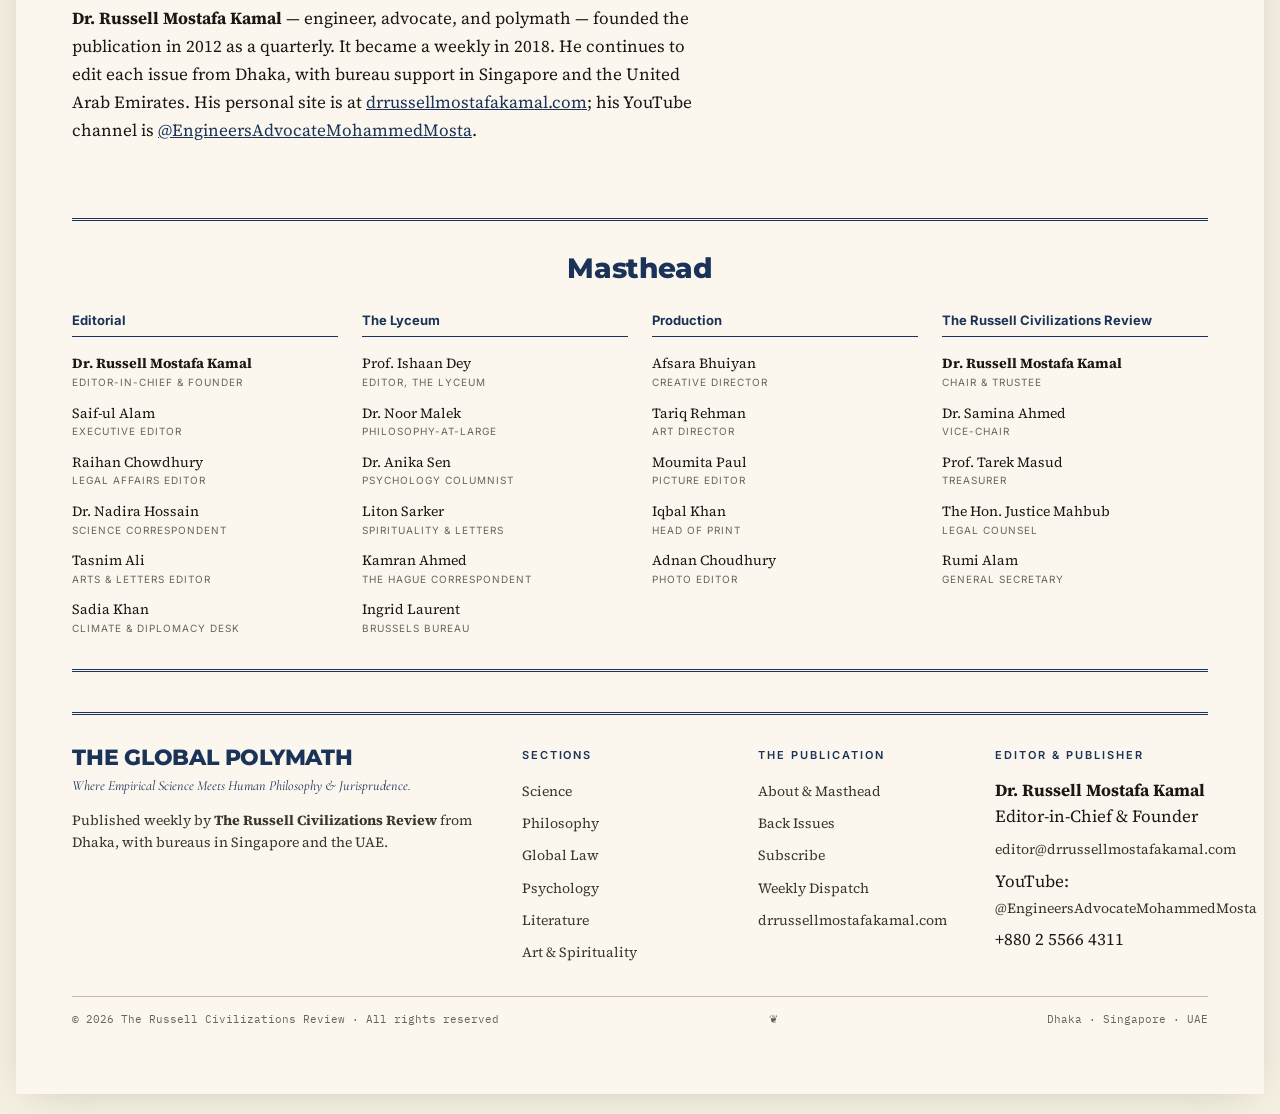
==== commit aa5d8d1f: "Compact-tabloid rebuild per Dr. Russell Mostafa Kamal's brief Rebuilt The Global Polymath as a compa" ====
--- a/about.html
+++ b/about.html
@@ -71,10 +71,10 @@
   }
   .about-grid .aside h4 {
     font-family: var(--font-sans);
-    font-weight: 600;
-    font-size: 11px;
-    letter-spacing: .2em;
-    text-transform: uppercase;
+    font-weight: 700;
+    font-size: 13px;
+    letter-spacing: 0;
+    text-transform: none;
     color: var(--tgp-navy);
     margin: 0 0 8px;
   }
@@ -142,10 +142,10 @@
   }
   .masthead-credits .col h5 {
     font-family: var(--font-sans);
-    font-weight: 600;
-    font-size: 11px;
-    letter-spacing: .2em;
-    text-transform: uppercase;
+    font-weight: 700;
+    font-size: 13px;
+    letter-spacing: 0;
+    text-transform: none;
     color: var(--tgp-navy);
     margin: 0 0 10px;
     padding-bottom: 6px;
@@ -184,6 +184,7 @@
         <div class="left">
           <span>EN</span>
           <span>Edition: International</span>
+          <span>Dhaka &middot; Singapore &middot; UAE</span>
         </div>
         <div class="right">
           <a href="subscribe.html">Subscribe</a>
@@ -193,19 +194,30 @@
       </div>
 
       <header class="masthead masthead--small">
-        <div class="masthead-row">
-          <img class="masthead-emblem" src="assets/emblem.svg" alt="" width="48" height="48">
-          <div style="text-align:center">
-            <div class="masthead-title"><a href="index.html" style="color:inherit;text-decoration:none">The Global Polymath</a></div>
-            <div class="masthead-tagline">Where Empirical Science Meets Human Philosophy &nbsp;&amp;&nbsp; Jurisprudence</div>
-          </div>
-        </div>
+        <div class="masthead-title">
+          <a href="index.html">
+            <span class="globe-row">
+              <span>The Global</span>
+              <span class="globe">
+                <svg viewBox="0 0 120 120" xmlns="http://www.w3.org/2000/svg" aria-hidden="true">
+                  <circle cx="60" cy="60" r="52" fill="#C9A961" stroke="#1B3358" stroke-width="3"/>
+                  <ellipse cx="60" cy="60" rx="52" ry="20" stroke="#1B3358" stroke-width="2.4" fill="none"/>
+                  <ellipse cx="60" cy="60" rx="22" ry="52" stroke="#1B3358" stroke-width="2.4" fill="none"/>
+                  <line x1="8" y1="60" x2="112" y2="60" stroke="#1B3358" stroke-width="2.4"/>
+                  <line x1="60" y1="8" x2="60" y2="112" stroke="#1B3358" stroke-width="2.4"/>
+                </svg>
+              </span>
+              <span>Polymath</span>
+            </span>
+          </a>
+        </div>
+        <div class="masthead-tagline">Exploring the Frontiers of Science, Philosophy, &amp; Global Law</div>
       </header>
 
       <div class="dateline">
-        <span><b>Dhaka</b> · Friday, March 6, 2026</span>
-        <span>Vol. I, No. 1</span>
-        <span>About the Publication</span>
+        <span><b>Vol. 14</b> &middot; No. 42</span>
+        <span>Saturday, April 18, 2026</span>
+        <span>About &amp; Masthead</span>
       </div>
 
       <nav class="site-nav" aria-label="Primary">
@@ -217,11 +229,11 @@
         <div class="nav-menu">
           <a href="index.html">Front Page</a>
           <a href="section.html?s=science">Science</a>
-          <a href="section.html?s=legal">Legal Perspective</a>
-          <a href="section.html?s=lyceum">The Lyceum</a>
+          <a href="section.html?s=philosophy">Philosophy</a>
+          <a href="section.html?s=global-law">Global Law</a>
+          <a href="section.html?s=psychology">Psychology</a>
           <a href="section.html?s=literature">Literature</a>
-          <a href="section.html?s=economy">Economy</a>
-          <a href="section.html?s=psychology">Psychology</a>
+          <a href="section.html?s=spirituality">Art &amp; Spirituality</a>
           <a href="archive.html">Archive</a>
           <a href="about.html" class="active">About</a>
           <a href="subscribe.html">Subscribe</a>
@@ -233,14 +245,15 @@
         <img class="emblem" src="assets/emblem.svg" alt="The Global Polymath emblem" width="96" height="96">
         <h1>About &amp; Masthead</h1>
         <p class="deck">
-          An independent quarterly-weekly edition published from Dhaka &mdash; read in
-          thirty-four countries and answerable to none of them.
+          An international weekly published by <i>The Russell Civilizations Review</i>
+          from Dhaka, with bureaus in Singapore and the UAE &mdash; read in thirty-four
+          countries and answerable to none of them.
         </p>
       </header>
 
       <div class="mission-quote">
         &ldquo;The most consequential problems of our century sit in the seams between disciplines.&rdquo;
-        <span class="attrib">— Our founding prospectus, 2025</span>
+        <span class="attrib">&mdash; Dr. Russell Mostafa Kamal, founding prospectus, October 2012</span>
       </div>
 
       <!-- About grid -->
@@ -249,31 +262,32 @@
         <div>
           <h2>What we publish</h2>
           <p>
-            <i>The Global Polymath</i> is an English-language weekly &mdash; a broadsheet
-            in the older sense of the word &mdash; whose beat sits at the intersection
-            of three usually separate conversations: <b>empirical science</b>,
-            <b>human philosophy</b>, and <b>jurisprudence</b>. We write for readers
-            who want the arguments assembled in one place, with the seams left visible.
-          </p>
-          <p>
-            Our print edition appears each Friday; our Weekly Dispatch, a free email
-            digest, arrives by lunchtime. A small number of long-form essays are
-            released monthly under the <i>Saturday Lyceum</i> imprint; they are,
-            deliberately, the slowest things we do.
+            <i>The Global Polymath</i> is an English-language weekly &mdash; a
+            compact tabloid in the older, more dignified sense of the word &mdash;
+            whose beat sits at the intersection of three usually separate
+            conversations: <b>empirical science</b>, <b>human philosophy</b>, and
+            <b>global law</b>. We write for readers who want the arguments
+            assembled in one place, with the seams left visible.
+          </p>
+          <p>
+            Our print edition appears each Saturday; our Weekly Dispatch, a free
+            email digest, arrives by Friday lunchtime. A small number of long-form
+            essays are released monthly under the <i>Saturday Lyceum</i> imprint;
+            they are, deliberately, the slowest things we do.
           </p>
 
           <h3>Editorial posture</h3>
           <p>
-            We have institutional opinions &mdash; we carry an editorial page, under
-            the byline &ldquo;The Polymath&rsquo;s View&rdquo; &mdash; but we avoid
-            polemic. We prefer, when we can, to argue with ourselves in print, and to
-            let our readers listen in.
+            We have institutional opinions &mdash; we carry an editorial page,
+            under the byline &ldquo;The Polymath&rsquo;s View&rdquo; &mdash; but we
+            avoid polemic. We prefer, when we can, to argue with ourselves in
+            print, and to let our readers listen in.
           </p>
 
           <h3>A note on sources</h3>
           <p>
-            We cite everything. Every number in our pages can be traced through to a
-            primary source, and every quotation is on the record unless marked
+            We cite everything. Every number in our pages can be traced through to
+            a primary source, and every quotation is on the record unless marked
             otherwise. Where the record is ambiguous, we say so.
           </p>
 
@@ -284,22 +298,37 @@
             mark, the clich&eacute;, and the business-school verb &ldquo;to
             leverage.&rdquo; Our readers, we assume, are adults.
           </p>
+
+          <h3>Founder &amp; Editor-in-Chief</h3>
+          <p>
+            <b>Dr. Russell Mostafa Kamal</b> &mdash; engineer, advocate, and
+            polymath &mdash; founded the publication in 2012 as a quarterly. It
+            became a weekly in 2018. He continues to edit each issue from Dhaka,
+            with bureau support in Singapore and the United Arab Emirates. His
+            personal site is at
+            <a href="https://drrussellmostafakamal.com" style="color:var(--tgp-navy)">drrussellmostafakamal.com</a>;
+            his YouTube channel is
+            <a href="https://youtube.com/@EngineersAdvocateMohammedMosta" style="color:var(--tgp-navy)">@EngineersAdvocateMohammedMosta</a>.
+          </p>
         </div>
 
         <aside>
           <div class="aside">
-            <h4>The Trust</h4>
+            <h4>The Publisher</h4>
             <p style="font-family:var(--font-serif);font-size:14px;line-height:1.55;margin:0 0 12px;color:var(--tgp-ink)">
-              <i>The Global Polymath</i> is published by the Global Polymath Trust &mdash;
-              a Bangladesh-registered, non-profit, non-partisan association whose
-              charter is filed with the office of the Registrar of Joint Stock
-              Companies, Dhaka. The Trust receives no advertising revenue.
+              <i>The Global Polymath</i> is published by <b>The Russell
+              Civilizations Review</b> &mdash; a Bangladesh-registered, non-profit,
+              non-partisan association whose charter is filed with the office of
+              the Registrar of Joint Stock Companies, Dhaka. The Review receives
+              no advertising revenue.
             </p>
             <h4>Founding</h4>
             <ul>
-              <li>First prospectus circulated <span class="role">October 2025</span></li>
-              <li>Vol. I, No. 1 published <span class="role">March 6, 2026</span></li>
-              <li>First international edition <span class="role">April 2026</span></li>
+              <li>First prospectus circulated <span class="role">October 2012</span></li>
+              <li>Vol. I, No. 1 published <span class="role">January 2013</span></li>
+              <li>Weekly cadence adopted <span class="role">March 2018</span></li>
+              <li>International edition launched <span class="role">January 2024</span></li>
+              <li>Current issue <span class="role">Vol. 14, No. 42 &middot; April 2026</span></li>
             </ul>
           </div>
 
@@ -307,7 +336,8 @@
             <h4>Subscriptions</h4>
             <p style="font-family:var(--font-serif);font-size:14px;line-height:1.55;margin:0 0 12px;color:var(--tgp-ink)">
               Print &amp; digital subscriptions, founder&rsquo;s-list editions, and
-              corporate memberships are available.
+              corporate memberships are available. The cover price is $5.00 USD or
+              BDT 150 per issue.
             </p>
             <a class="tgp-btn tgp-btn--gold" href="subscribe.html" style="font-size:12px;padding:10px 18px">Subscribe</a>
           </div>
@@ -323,12 +353,12 @@
           <div class="col">
             <h5>Editorial</h5>
             <ul>
-              <li>Dr. Farhana Haque <span>Editor-in-Chief</span></li>
+              <li><b>Dr. Russell Mostafa Kamal</b> <span>Editor-in-Chief &amp; Founder</span></li>
               <li>Saif-ul Alam <span>Executive Editor</span></li>
               <li>Raihan Chowdhury <span>Legal Affairs Editor</span></li>
-              <li>Adiba Rahman <span>Senior Correspondent</span></li>
-              <li>Tasnim Ali <span>Arts &amp; Letters</span></li>
-              <li>Sadia Khan <span>Climate Desk</span></li>
+              <li>Dr. Nadira Hossain <span>Science Correspondent</span></li>
+              <li>Tasnim Ali <span>Arts &amp; Letters Editor</span></li>
+              <li>Sadia Khan <span>Climate &amp; Diplomacy Desk</span></li>
             </ul>
           </div>
 
@@ -338,6 +368,7 @@
               <li>Prof. Ishaan Dey <span>Editor, The Lyceum</span></li>
               <li>Dr. Noor Malek <span>Philosophy-at-Large</span></li>
               <li>Dr. Anika Sen <span>Psychology Columnist</span></li>
+              <li>Liton Sarker <span>Spirituality &amp; Letters</span></li>
               <li>Kamran Ahmed <span>The Hague Correspondent</span></li>
               <li>Ingrid Laurent <span>Brussels Bureau</span></li>
             </ul>
@@ -348,16 +379,16 @@
             <ul>
               <li>Afsara Bhuiyan <span>Creative Director</span></li>
               <li>Tariq Rehman <span>Art Director</span></li>
-              <li>Liton Sarker <span>Chief Sub-Editor</span></li>
               <li>Moumita Paul <span>Picture Editor</span></li>
               <li>Iqbal Khan <span>Head of Print</span></li>
+              <li>Adnan Choudhury <span>Photo Editor</span></li>
             </ul>
           </div>
 
           <div class="col">
-            <h5>The Trust</h5>
-            <ul>
-              <li>Sir Fazlur Rahman <span>Chair, Trustee</span></li>
+            <h5>The Russell Civilizations Review</h5>
+            <ul>
+              <li><b>Dr. Russell Mostafa Kamal</b> <span>Chair &amp; Trustee</span></li>
               <li>Dr. Samina Ahmed <span>Vice-Chair</span></li>
               <li>Prof. Tarek Masud <span>Treasurer</span></li>
               <li>The Hon. Justice Mahbub <span>Legal Counsel</span></li>
@@ -376,17 +407,17 @@
             <p style="font-family:var(--font-serif-alt);font-style:italic;color:var(--tgp-navy);margin:0 0 10px">
               Where Empirical Science Meets Human Philosophy &amp; Jurisprudence.
             </p>
-            <p>An independent quarterly-weekly edition published from Dhaka.</p>
+            <p>Published weekly by <b>The Russell Civilizations Review</b> from Dhaka, with bureaus in Singapore and the UAE.</p>
           </div>
           <div>
             <h5>Sections</h5>
             <ul>
               <li><a href="section.html?s=science">Science</a></li>
-              <li><a href="section.html?s=legal">Legal Perspective</a></li>
-              <li><a href="section.html?s=lyceum">The Lyceum</a></li>
+              <li><a href="section.html?s=philosophy">Philosophy</a></li>
+              <li><a href="section.html?s=global-law">Global Law</a></li>
+              <li><a href="section.html?s=psychology">Psychology</a></li>
               <li><a href="section.html?s=literature">Literature</a></li>
-              <li><a href="section.html?s=economy">Economy</a></li>
-              <li><a href="section.html?s=psychology">Psychology</a></li>
+              <li><a href="section.html?s=spirituality">Art &amp; Spirituality</a></li>
             </ul>
           </div>
           <div>
@@ -396,22 +427,23 @@
               <li><a href="archive.html">Back Issues</a></li>
               <li><a href="subscribe.html">Subscribe</a></li>
               <li><a href="newsletter.html">Weekly Dispatch</a></li>
-              <li><a href="wireframes.html">Design Explorations</a></li>
+              <li><a href="https://drrussellmostafakamal.com">drrussellmostafakamal.com</a></li>
             </ul>
           </div>
           <div>
-            <h5>Contact</h5>
-            <ul>
-              <li>12 Gulshan Avenue, Dhaka 1212</li>
-              <li><a href="mailto:editor@theglobalpolymath.com">editor@theglobalpolymath.com</a></li>
+            <h5>Editor &amp; Publisher</h5>
+            <ul>
+              <li><b>Dr. Russell Mostafa Kamal</b><br>Editor-in-Chief &amp; Founder</li>
+              <li><a href="mailto:editor@drrussellmostafakamal.com">editor@drrussellmostafakamal.com</a></li>
+              <li>YouTube: <a href="https://youtube.com/@EngineersAdvocateMohammedMosta">@EngineersAdvocateMohammedMosta</a></li>
               <li>+880 2 5566 4311</li>
             </ul>
           </div>
         </div>
         <div class="site-footer-meta">
-          <span>&copy; 2026 The Global Polymath Trust</span>
+          <span>&copy; 2026 The Russell Civilizations Review &middot; All rights reserved</span>
           <span>&#10086;</span>
-          <span>Dhaka &middot; Bangladesh</span>
+          <span>Dhaka &middot; Singapore &middot; UAE</span>
         </div>
       </footer>
 
--- a/colors_and_type.css
+++ b/colors_and_type.css
@@ -3,12 +3,13 @@
    "Where Empirical Science Meets Human Philosophy & Jurisprudence"
    ========================================================= */
 
-/* Webfonts — loaded from Google Fonts CDN.
-   SUBSTITUTION NOTE: We do not have the original font files. These are the
-   closest public equivalents to the reference masthead (Playfair-style classical
-   serif w/ Caslon body + Georgia fallback). Ask the user for official .ttf/.otf
-   files if available. */
-@import url('https://fonts.googleapis.com/css2?family=Playfair+Display:ital,wght@0,400;0,500;0,600;0,700;0,800;0,900;1,400;1,700&family=Cormorant+Garamond:ital,wght@0,400;0,500;0,600;0,700;1,400;1,600&family=Source+Serif+4:ital,opsz,wght@0,8..60,400;0,8..60,500;0,8..60,600;0,8..60,700;1,8..60,400&family=Inter:wght@400;500;600;700&family=IBM+Plex+Mono:wght@400;500&display=swap');
+/* Webfonts — compact-tabloid type system per Russell Mostafa Kamal's spec.
+   Headlines + masthead: Montserrat (bold sans-serif, Helvetica/Montserrat family).
+   Body: Source Serif 4 (Times/Georgia family).
+   Decks/pull quotes: Cormorant Garamond italic.
+   Mono: IBM Plex Mono for date/issue stamps.
+   UI labels: Inter. */
+@import url('https://fonts.googleapis.com/css2?family=Montserrat:wght@400;500;600;700;800;900&family=Cormorant+Garamond:ital,wght@0,400;0,500;0,600;0,700;1,400;1,600&family=Source+Serif+4:ital,opsz,wght@0,8..60,400;0,8..60,500;0,8..60,600;0,8..60,700;1,8..60,400&family=Inter:wght@400;500;600;700&family=IBM+Plex+Mono:wght@400;500&family=Playfair+Display:ital,wght@0,700;0,800;0,900;1,700&display=swap');
 
 :root {
   /* ----------  BRAND CORE  ---------- */
@@ -37,12 +38,13 @@
   --tgp-ochre:       #B8862C;   /* "Literature" / tags */
 
   /* ----------  BASE TYPE FAMILIES  ---------- */
-  --font-display:    'Playfair Display', 'Didot', 'Bodoni 72', Georgia, serif;
-  --font-headline:   'Playfair Display', 'Times New Roman', Georgia, serif;
-  --font-serif:      'Source Serif 4', 'Georgia', 'Cambria', serif;   /* body */
-  --font-serif-alt:  'Cormorant Garamond', 'Garamond', serif;          /* pull quotes, decks */
-  --font-sans:       'Inter', 'Helvetica Neue', system-ui, sans-serif; /* UI, labels */
-  --font-mono:       'IBM Plex Mono', ui-monospace, Menlo, monospace;  /* dates, section kickers */
+  --font-display:    'Montserrat', 'Helvetica Neue', 'Arial Black', system-ui, sans-serif;  /* masthead, cover, display headlines */
+  --font-headline:   'Montserrat', 'Helvetica Neue', system-ui, sans-serif;                  /* h1-h4 */
+  --font-serif:      'Source Serif 4', 'Georgia', 'Times New Roman', Cambria, serif;          /* body */
+  --font-serif-alt:  'Cormorant Garamond', 'Garamond', Georgia, serif;                        /* pull quotes, decks */
+  --font-sans:       'Inter', 'Helvetica Neue', system-ui, sans-serif;                         /* UI, labels */
+  --font-mono:       'IBM Plex Mono', ui-monospace, Menlo, monospace;                          /* dates, issue stamps */
+  --font-fancy:      'Playfair Display', 'Didot', Georgia, serif;                              /* legacy serif accents (rare) */
 
   /* ----------  TYPE SCALE  ---------- */
   --fs-masthead:     clamp(56px, 9vw, 128px);   /* "THE GLOBAL POLYMATH" */
@@ -58,14 +60,14 @@
   --fs-tagline:      14px;
 
   /* ----------  LEADING  ---------- */
-  --lh-display:      1.02;
-  --lh-heading:      1.12;
+  --lh-display:      0.95;     /* tight bold sans-serif headlines */
+  --lh-heading:      1.05;
   --lh-body:         1.55;
-  --lh-tight:        1.25;
+  --lh-tight:        1.2;
 
   /* ----------  TRACKING  ---------- */
-  --ls-masthead:     -0.02em;
-  --ls-headline:     -0.01em;
+  --ls-masthead:     -0.025em; /* tight Montserrat 900 */
+  --ls-headline:     -0.015em;
   --ls-kicker:       0.18em;   /* small-caps section labels */
   --ls-tagline:      0.22em;
   --ls-body:         0;
@@ -126,10 +128,10 @@
 
 .tgp-masthead {
   font-family: var(--font-display);
-  font-weight: 800;
+  font-weight: 900;
   font-size: var(--fs-masthead);
   letter-spacing: var(--ls-masthead);
-  line-height: 1;
+  line-height: 0.92;
   color: var(--tgp-navy);
   text-transform: uppercase;
   text-align: center;
@@ -141,12 +143,12 @@
   letter-spacing: var(--ls-tagline);
   text-transform: uppercase;
   color: var(--tgp-navy);
-  font-weight: 500;
+  font-weight: 600;
 }
 
 .tgp-display {
   font-family: var(--font-display);
-  font-weight: 800;
+  font-weight: 900;
   font-size: var(--fs-display);
   line-height: var(--lh-display);
   letter-spacing: var(--ls-headline);
@@ -179,12 +181,13 @@
   color: var(--tgp-ink);
 }
 
+/* Shoulder headings — Title Case (per editor: never set kickers in caps). */
 .tgp-kicker {
   font-family: var(--font-sans);
-  font-weight: 600;
-  font-size: var(--fs-kicker);
-  letter-spacing: var(--ls-kicker);
-  text-transform: uppercase;
+  font-weight: 700;
+  font-size: 13px;
+  letter-spacing: 0;
+  text-transform: none;
   color: var(--tgp-navy);
 }
 
--- a/site.css
+++ b/site.css
@@ -63,34 +63,84 @@
 .utility-bar .right a:first-child { margin-left: 0; }
 .utility-bar .right a:hover { text-decoration: underline; }
 
-/* Masthead (front page size) --------------------------------------- */
-.masthead { border-bottom: 3px double var(--tgp-navy); padding-bottom: 14px; }
+/* Masthead — compact-tabloid magazine-cover style ------------------- */
+.masthead {
+  border-bottom: 3px double var(--tgp-navy);
+  padding: 18px 0 14px;
+  text-align: center;
+}
 .masthead-row {
-  display: flex; align-items: center; justify-content: center; gap: 28px;
+  display: inline-flex;
+  align-items: center;
+  justify-content: center;
+  gap: 18px;
+  flex-wrap: wrap;
 }
 .masthead-emblem { flex-shrink: 0; }
 .masthead-title {
   font-family: var(--font-display);
   font-weight: 900;
-  font-size: clamp(40px, 8vw, 84px);
-  letter-spacing: -0.02em;
-  line-height: 1;
-  color: var(--tgp-navy);
-  text-transform: uppercase;
-}
+  font-size: clamp(48px, 11vw, 148px);
+  letter-spacing: -0.03em;
+  line-height: 0.86;
+  color: var(--tgp-navy);
+  text-transform: uppercase;
+}
+.masthead-title a {
+  color: inherit;
+  text-decoration: none;
+  display: inline-flex;
+  flex-direction: column;
+  align-items: center;
+  gap: clamp(2px, 0.4vw, 8px);
+}
+.masthead-title .line {
+  display: block;
+  white-space: nowrap;
+  line-height: 0.86;
+}
+.masthead-title .globe-row {
+  display: inline-flex;
+  align-items: center;
+  justify-content: center;
+  gap: clamp(8px, 1.4vw, 22px);
+  line-height: 0.86;
+  white-space: nowrap;
+}
+.masthead-title .globe {
+  display: inline-flex;
+  align-items: center;
+  justify-content: center;
+  flex-shrink: 0;
+  width: clamp(40px, 6.5vw, 92px);
+  height: clamp(40px, 6.5vw, 92px);
+  vertical-align: middle;
+}
+.masthead-title .globe svg { width: 100%; height: 100%; display: block; }
 .masthead-tagline {
   font-family: var(--font-sans);
-  font-size: 12px;
+  font-size: clamp(10px, 1vw, 13px);
   letter-spacing: .22em;
   text-transform: uppercase;
   color: var(--tgp-navy);
-  margin-top: 10px;
+  margin-top: 14px;
+  font-weight: 600;
+}
+.masthead-running {
+  font-family: var(--font-sans);
+  font-size: clamp(10px, 0.9vw, 11px);
+  letter-spacing: .14em;
+  text-transform: uppercase;
+  color: var(--tgp-ink-mute);
+  margin-top: 6px;
   font-weight: 500;
+  font-style: italic;
 }
 
 /* Masthead — interior page size ------------------------------------ */
-.masthead--small { padding-bottom: 10px; }
-.masthead--small .masthead-title { font-size: clamp(28px, 4vw, 42px); }
+.masthead--small { padding: 12px 0 10px; }
+.masthead--small .masthead-title { font-size: clamp(28px, 4.4vw, 52px); gap: 10px; }
+.masthead--small .masthead-title .globe { width: clamp(28px, 3.6vw, 44px); height: clamp(28px, 3.6vw, 44px); }
 .masthead--small .masthead-emblem { width: 48px; height: 48px; }
 .masthead--small .masthead-tagline { font-size: 10px; letter-spacing: .2em; margin-top: 6px; }
 
@@ -174,13 +224,16 @@
 .markets .delta--up   { color: var(--tgp-forest); }
 .markets .delta--down { color: var(--tgp-oxblood); }
 
-/* Kickers ---------------------------------------------------------- */
+/* Shoulder headings (kickers) — set in Title Case per editor's note.
+   Tradition reserves ALL CAPS for the masthead, tagline, navigation,
+   utility bar, bylines, badges, and CTAs; everything that sits on the
+   shoulder of a headline reads in mixed case. */
 .kicker {
   font-family: var(--font-sans);
-  font-weight: 600;
-  font-size: 11px;
-  letter-spacing: .2em;
-  text-transform: uppercase;
+  font-weight: 700;
+  font-size: 13px;
+  letter-spacing: 0;
+  text-transform: none;
   color: var(--tgp-navy);
   padding-bottom: 6px;
   border-bottom: .5px solid currentColor;
@@ -192,8 +245,6 @@
 .kicker--forest   { color: var(--tgp-forest); }
 .kicker--ochre    { color: var(--tgp-ochre); }
 .kicker em {
-  text-transform: none;
-  letter-spacing: normal;
   font-style: italic;
   font-weight: 400;
   color: var(--tgp-ink-mute);
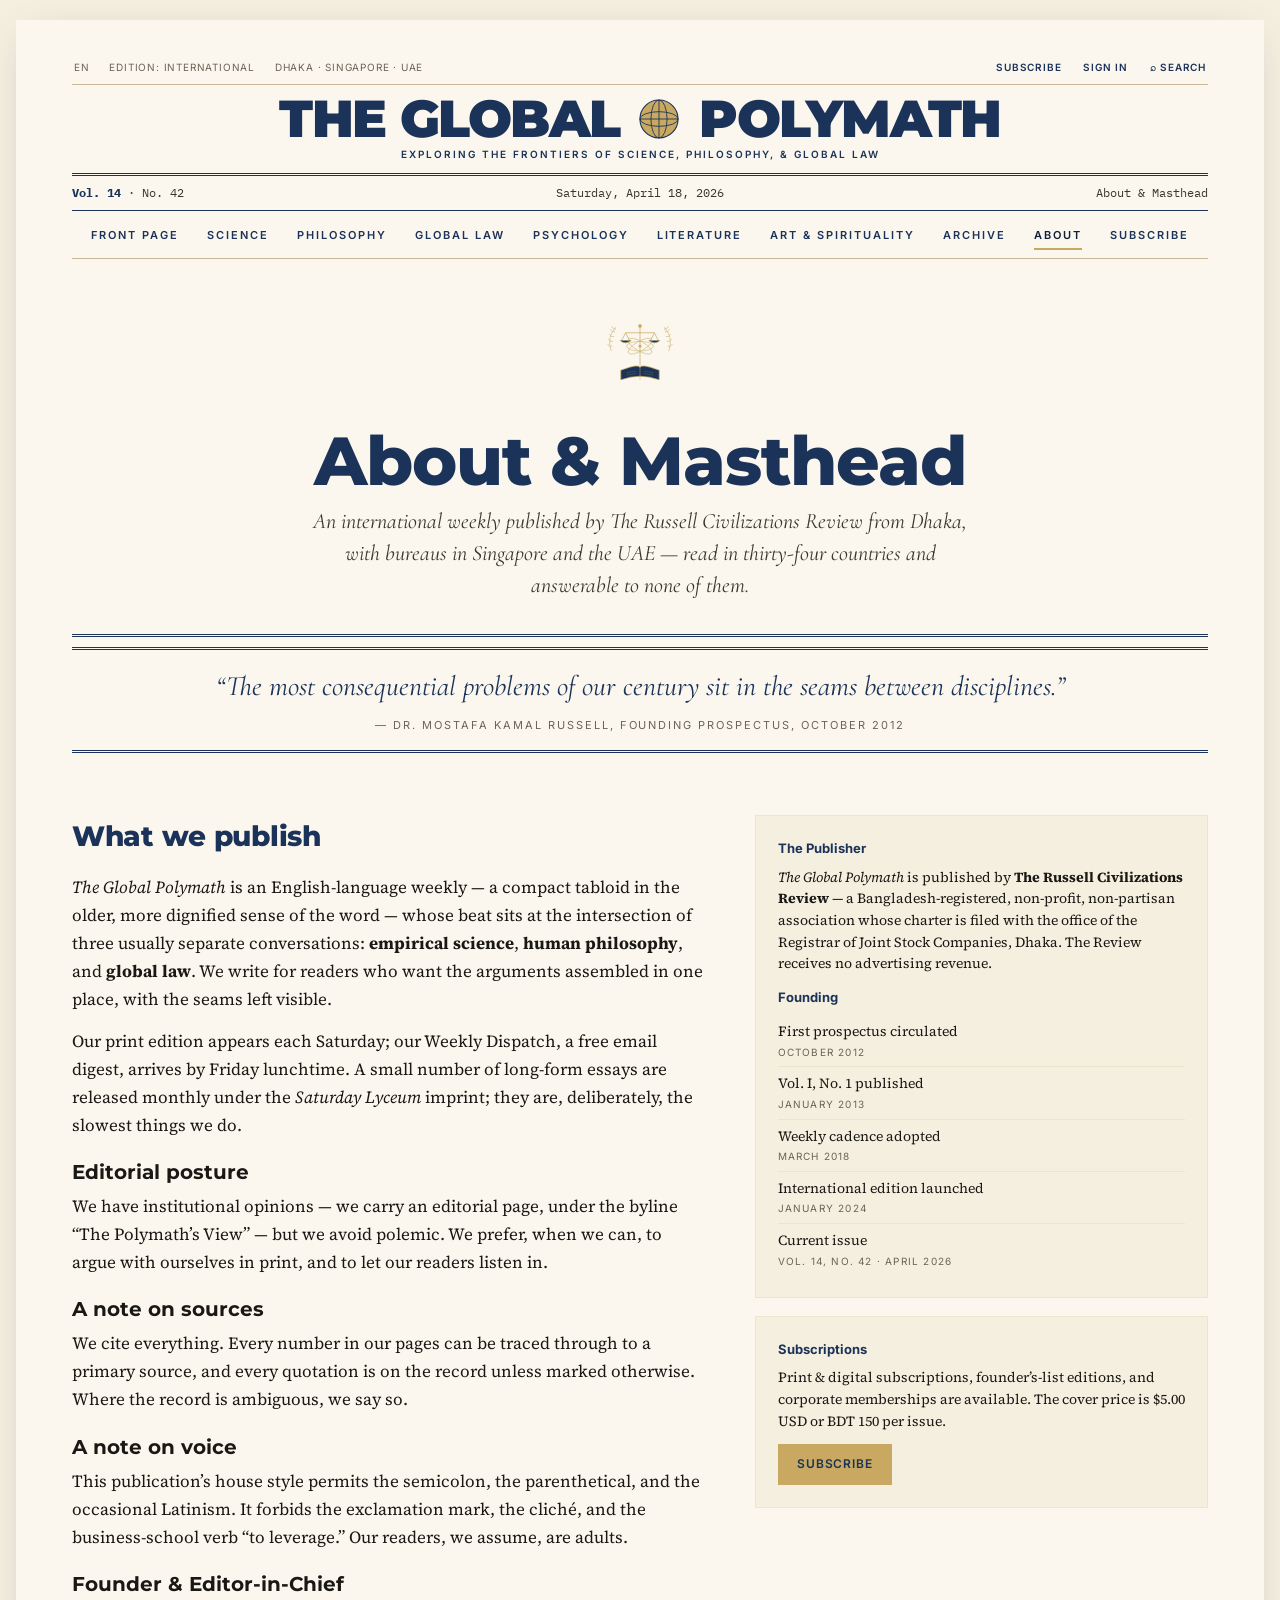
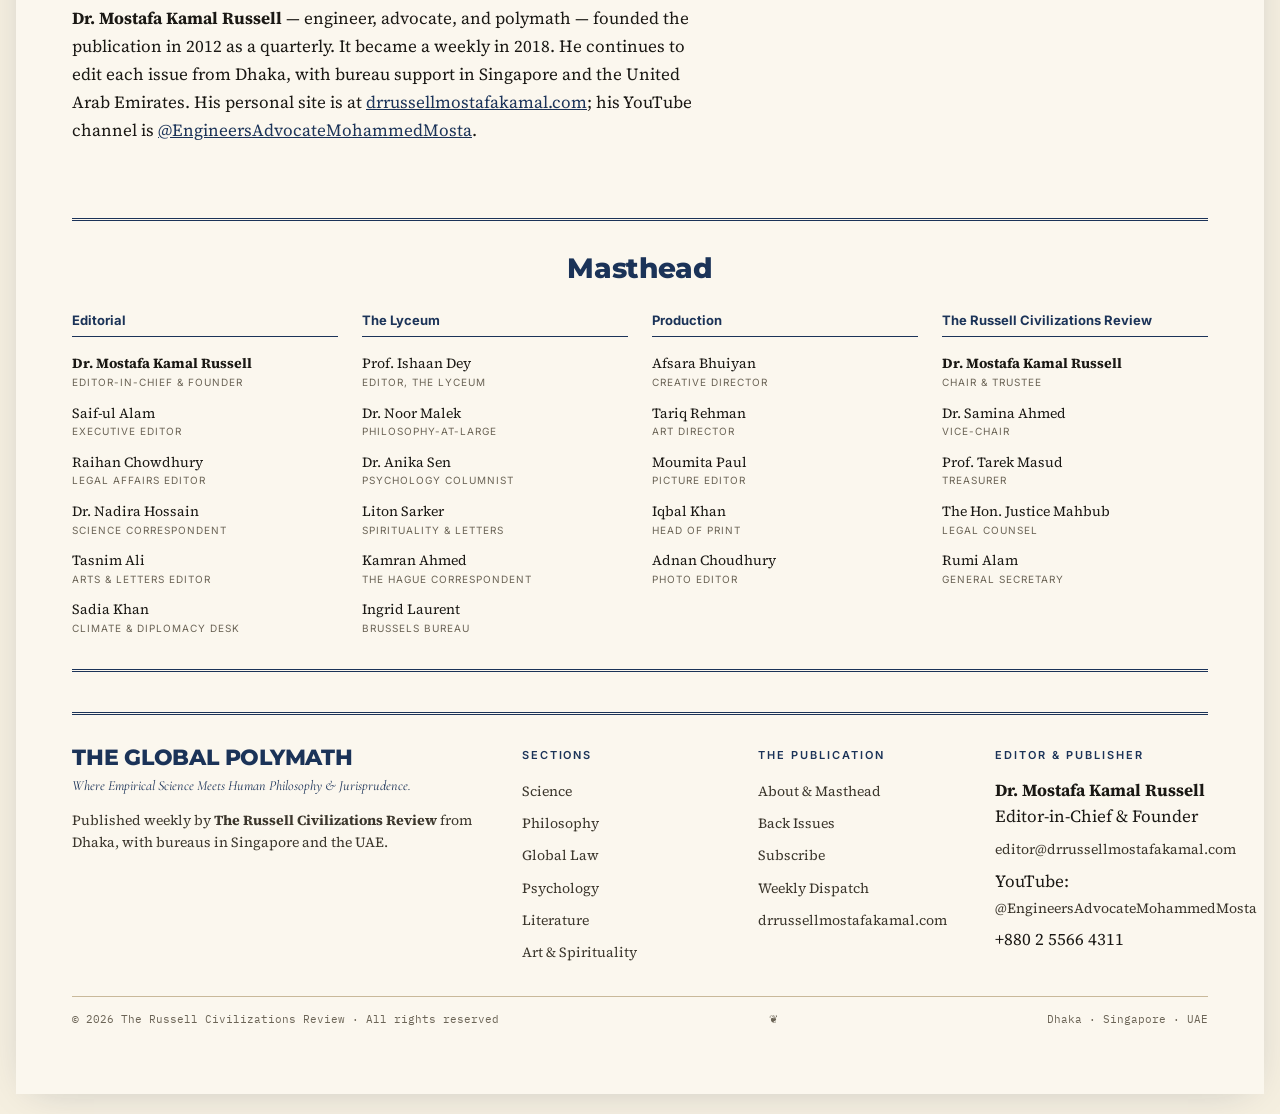
==== commit e5a6be11: "Apply Russell's two suggestions: bigger article hero + Op-Ed page 1. Hero images upgraded to full-bl" ====
--- a/about.html
+++ b/about.html
@@ -253,7 +253,7 @@
 
       <div class="mission-quote">
         &ldquo;The most consequential problems of our century sit in the seams between disciplines.&rdquo;
-        <span class="attrib">&mdash; Dr. Russell Mostafa Kamal, founding prospectus, October 2012</span>
+        <span class="attrib">&mdash; Dr. Mostafa Kamal Russell, founding prospectus, October 2012</span>
       </div>
 
       <!-- About grid -->
@@ -301,7 +301,7 @@
 
           <h3>Founder &amp; Editor-in-Chief</h3>
           <p>
-            <b>Dr. Russell Mostafa Kamal</b> &mdash; engineer, advocate, and
+            <b>Dr. Mostafa Kamal Russell</b> &mdash; engineer, advocate, and
             polymath &mdash; founded the publication in 2012 as a quarterly. It
             became a weekly in 2018. He continues to edit each issue from Dhaka,
             with bureau support in Singapore and the United Arab Emirates. His
@@ -353,7 +353,7 @@
           <div class="col">
             <h5>Editorial</h5>
             <ul>
-              <li><b>Dr. Russell Mostafa Kamal</b> <span>Editor-in-Chief &amp; Founder</span></li>
+              <li><b>Dr. Mostafa Kamal Russell</b> <span>Editor-in-Chief &amp; Founder</span></li>
               <li>Saif-ul Alam <span>Executive Editor</span></li>
               <li>Raihan Chowdhury <span>Legal Affairs Editor</span></li>
               <li>Dr. Nadira Hossain <span>Science Correspondent</span></li>
@@ -388,7 +388,7 @@
           <div class="col">
             <h5>The Russell Civilizations Review</h5>
             <ul>
-              <li><b>Dr. Russell Mostafa Kamal</b> <span>Chair &amp; Trustee</span></li>
+              <li><b>Dr. Mostafa Kamal Russell</b> <span>Chair &amp; Trustee</span></li>
               <li>Dr. Samina Ahmed <span>Vice-Chair</span></li>
               <li>Prof. Tarek Masud <span>Treasurer</span></li>
               <li>The Hon. Justice Mahbub <span>Legal Counsel</span></li>
@@ -433,7 +433,7 @@
           <div>
             <h5>Editor &amp; Publisher</h5>
             <ul>
-              <li><b>Dr. Russell Mostafa Kamal</b><br>Editor-in-Chief &amp; Founder</li>
+              <li><b>Dr. Mostafa Kamal Russell</b><br>Editor-in-Chief &amp; Founder</li>
               <li><a href="mailto:editor@drrussellmostafakamal.com">editor@drrussellmostafakamal.com</a></li>
               <li>YouTube: <a href="https://youtube.com/@EngineersAdvocateMohammedMosta">@EngineersAdvocateMohammedMosta</a></li>
               <li>+880 2 5566 4311</li>
--- a/colors_and_type.css
+++ b/colors_and_type.css
@@ -3,7 +3,7 @@
    "Where Empirical Science Meets Human Philosophy & Jurisprudence"
    ========================================================= */
 
-/* Webfonts — compact-tabloid type system per Russell Mostafa Kamal's spec.
+/* Webfonts — compact-tabloid type system per Dr. Mostafa Kamal Russell's spec.
    Headlines + masthead: Montserrat (bold sans-serif, Helvetica/Montserrat family).
    Body: Source Serif 4 (Times/Georgia family).
    Decks/pull quotes: Cormorant Garamond italic.
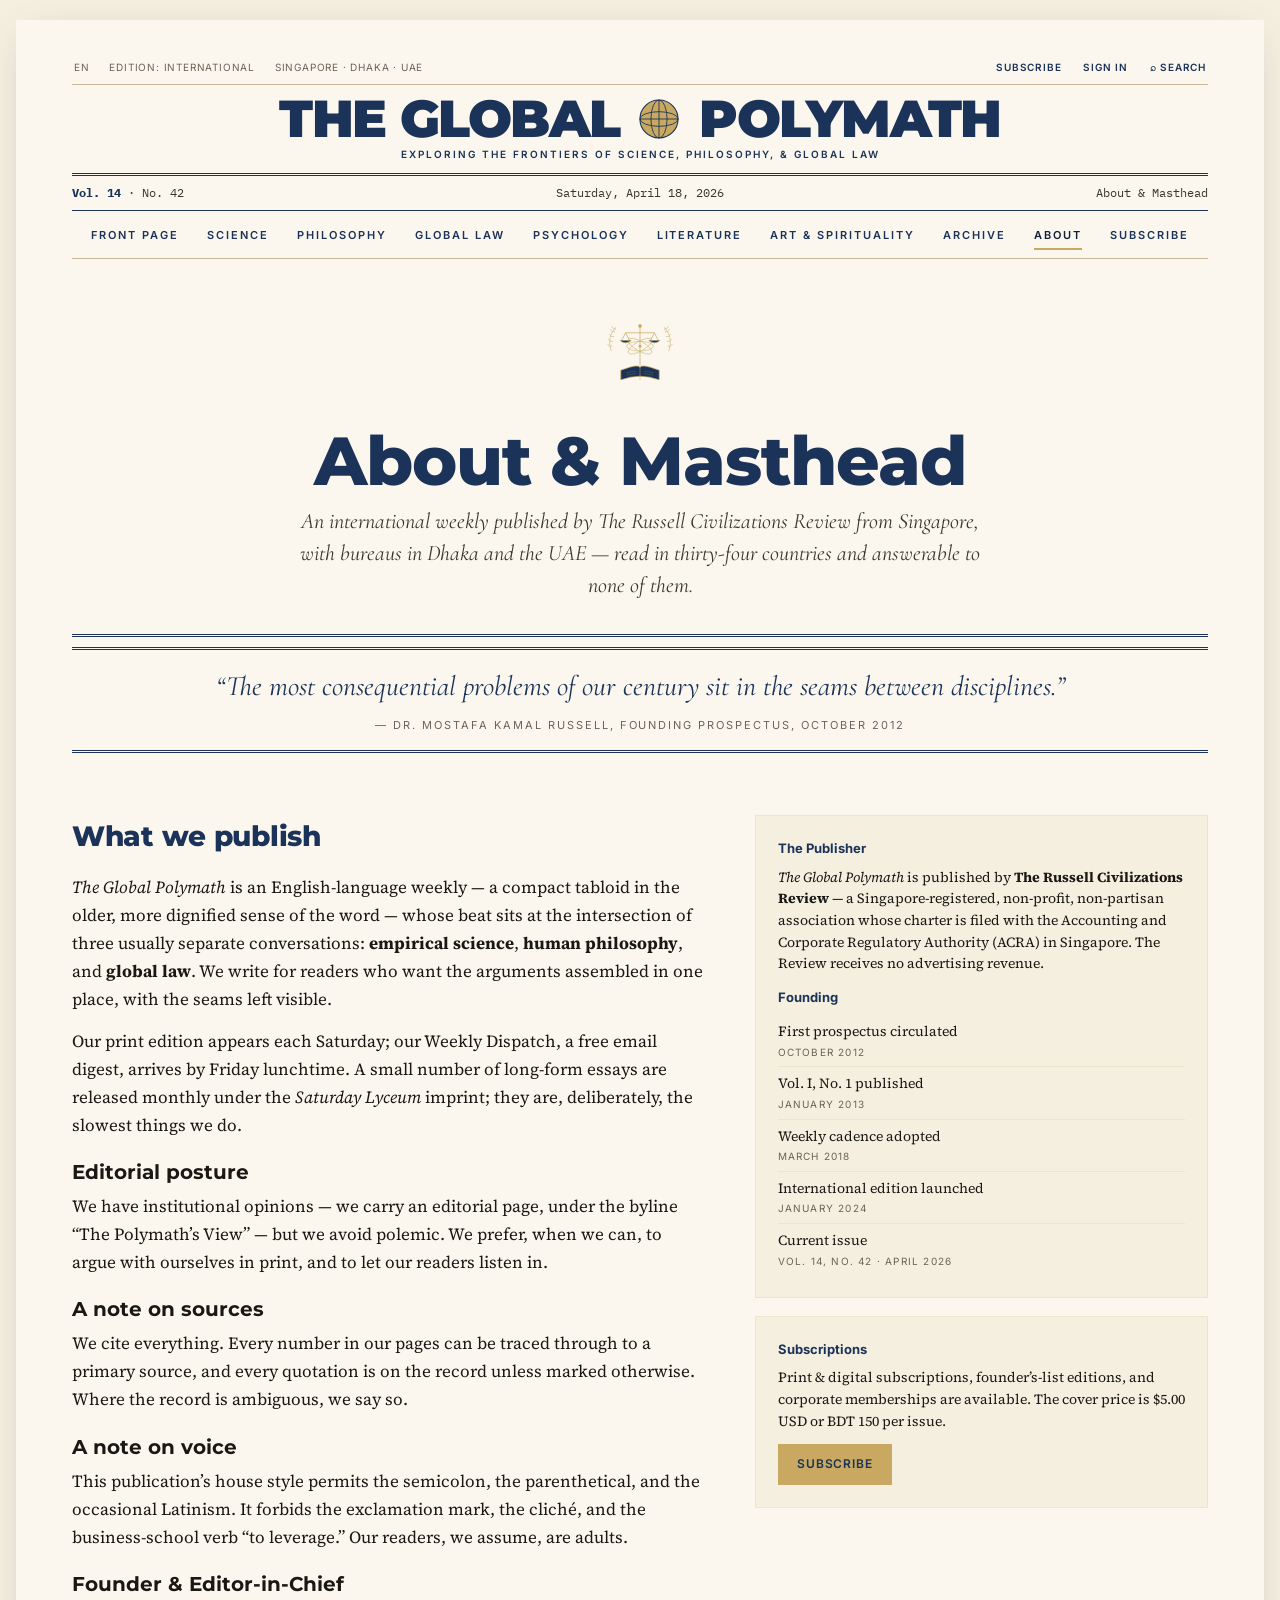
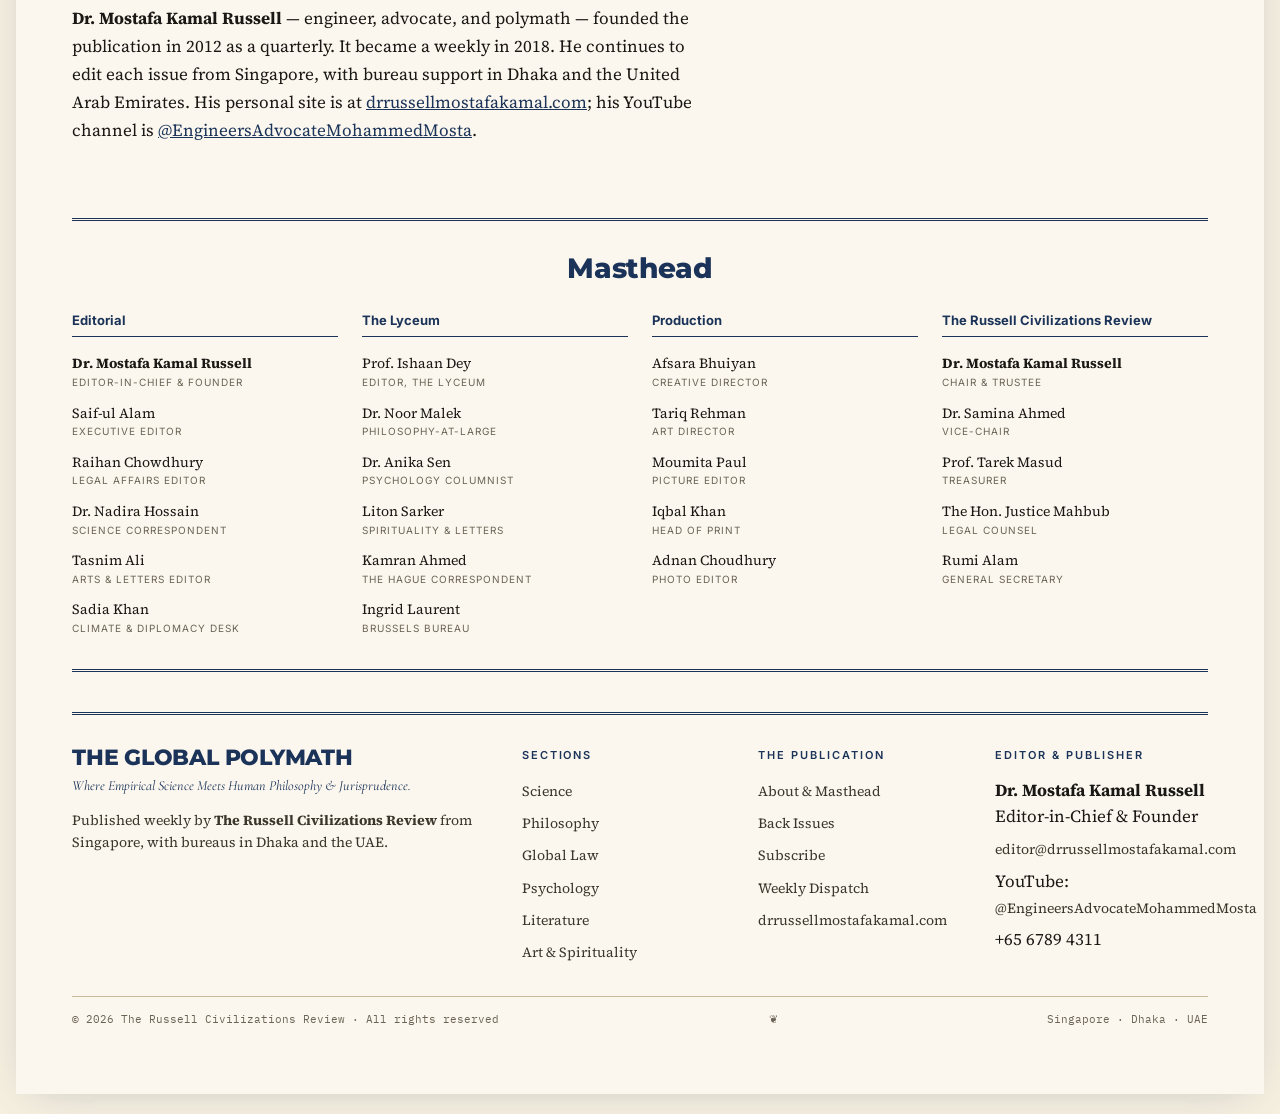
==== commit f8ccaa66: "Swap primary location: Singapore-first, Dhaka secondary Per Dr. Mostafa Kamal Russell's Apr 29 instr" ====
--- a/about.html
+++ b/about.html
@@ -184,7 +184,7 @@
         <div class="left">
           <span>EN</span>
           <span>Edition: International</span>
-          <span>Dhaka &middot; Singapore &middot; UAE</span>
+          <span>Singapore &middot; Dhaka &middot; UAE</span>
         </div>
         <div class="right">
           <a href="subscribe.html">Subscribe</a>
@@ -246,7 +246,7 @@
         <h1>About &amp; Masthead</h1>
         <p class="deck">
           An international weekly published by <i>The Russell Civilizations Review</i>
-          from Dhaka, with bureaus in Singapore and the UAE &mdash; read in thirty-four
+          from Singapore, with bureaus in Dhaka and the UAE &mdash; read in thirty-four
           countries and answerable to none of them.
         </p>
       </header>
@@ -303,8 +303,8 @@
           <p>
             <b>Dr. Mostafa Kamal Russell</b> &mdash; engineer, advocate, and
             polymath &mdash; founded the publication in 2012 as a quarterly. It
-            became a weekly in 2018. He continues to edit each issue from Dhaka,
-            with bureau support in Singapore and the United Arab Emirates. His
+            became a weekly in 2018. He continues to edit each issue from Singapore,
+            with bureau support in Dhaka and the United Arab Emirates. His
             personal site is at
             <a href="https://drrussellmostafakamal.com" style="color:var(--tgp-navy)">drrussellmostafakamal.com</a>;
             his YouTube channel is
@@ -317,10 +317,10 @@
             <h4>The Publisher</h4>
             <p style="font-family:var(--font-serif);font-size:14px;line-height:1.55;margin:0 0 12px;color:var(--tgp-ink)">
               <i>The Global Polymath</i> is published by <b>The Russell
-              Civilizations Review</b> &mdash; a Bangladesh-registered, non-profit,
-              non-partisan association whose charter is filed with the office of
-              the Registrar of Joint Stock Companies, Dhaka. The Review receives
-              no advertising revenue.
+              Civilizations Review</b> &mdash; a Singapore-registered, non-profit,
+              non-partisan association whose charter is filed with the Accounting
+              and Corporate Regulatory Authority (ACRA) in Singapore. The Review
+              receives no advertising revenue.
             </p>
             <h4>Founding</h4>
             <ul>
@@ -407,7 +407,7 @@
             <p style="font-family:var(--font-serif-alt);font-style:italic;color:var(--tgp-navy);margin:0 0 10px">
               Where Empirical Science Meets Human Philosophy &amp; Jurisprudence.
             </p>
-            <p>Published weekly by <b>The Russell Civilizations Review</b> from Dhaka, with bureaus in Singapore and the UAE.</p>
+            <p>Published weekly by <b>The Russell Civilizations Review</b> from Singapore, with bureaus in Dhaka and the UAE.</p>
           </div>
           <div>
             <h5>Sections</h5>
@@ -436,14 +436,14 @@
               <li><b>Dr. Mostafa Kamal Russell</b><br>Editor-in-Chief &amp; Founder</li>
               <li><a href="mailto:editor@drrussellmostafakamal.com">editor@drrussellmostafakamal.com</a></li>
               <li>YouTube: <a href="https://youtube.com/@EngineersAdvocateMohammedMosta">@EngineersAdvocateMohammedMosta</a></li>
-              <li>+880 2 5566 4311</li>
+              <li>+65 6789 4311</li>
             </ul>
           </div>
         </div>
         <div class="site-footer-meta">
           <span>&copy; 2026 The Russell Civilizations Review &middot; All rights reserved</span>
           <span>&#10086;</span>
-          <span>Dhaka &middot; Singapore &middot; UAE</span>
+          <span>Singapore &middot; Dhaka &middot; UAE</span>
         </div>
       </footer>
 
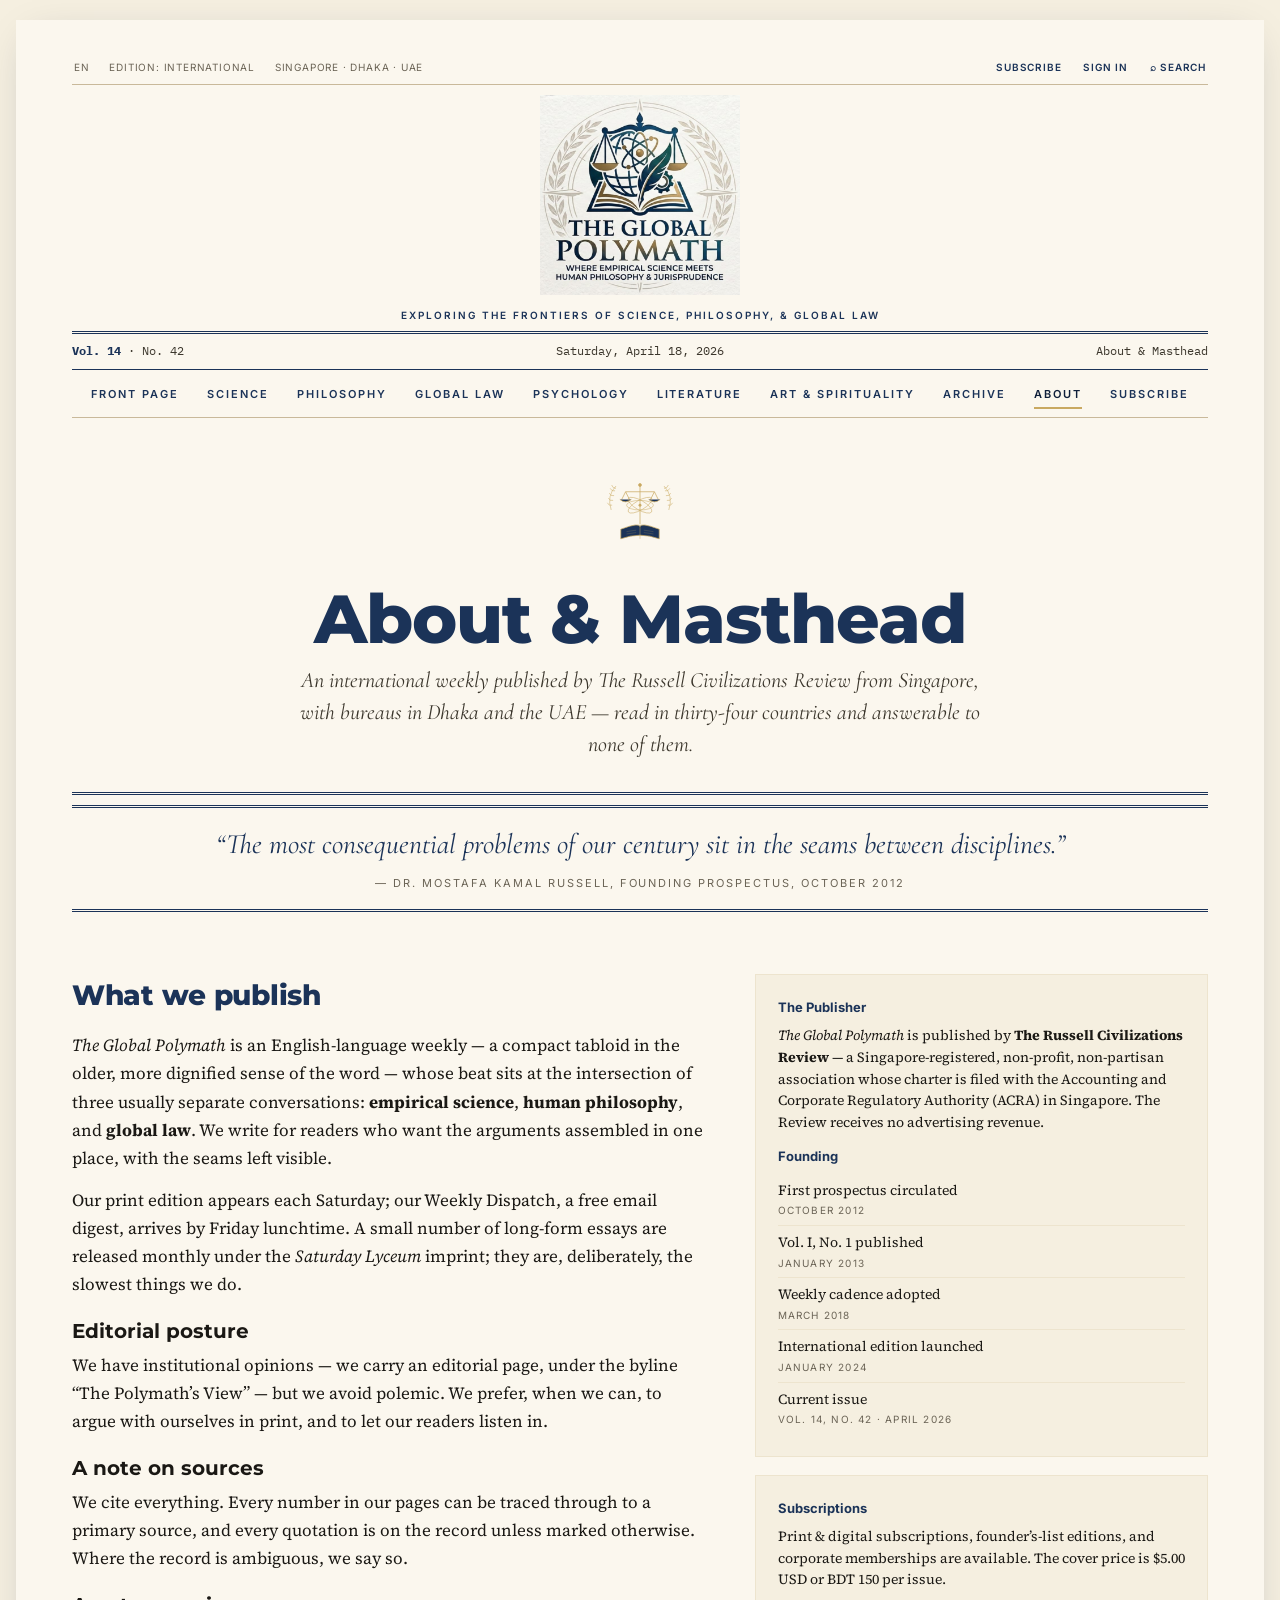
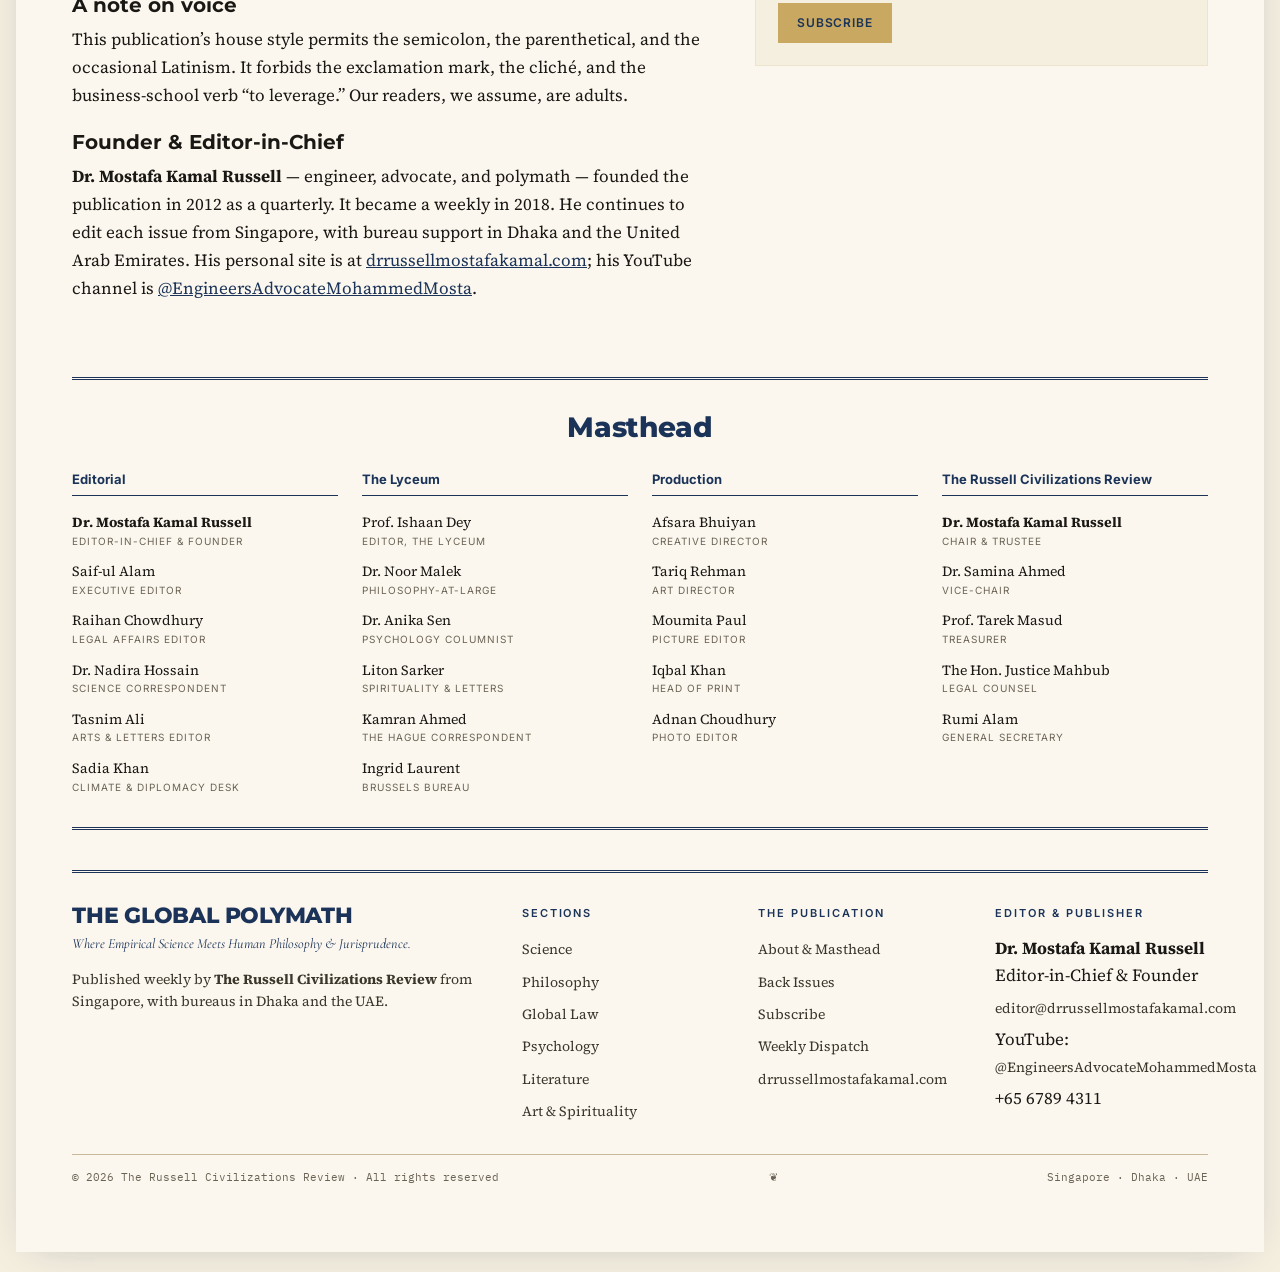
==== commit c6abb824: "Adopt the supplied branded logo as the masthead Russell supplied a finished branded logo (706×706 JP" ====
--- a/about.html
+++ b/about.html
@@ -194,23 +194,10 @@
       </div>
 
       <header class="masthead masthead--small">
-        <div class="masthead-title">
-          <a href="index.html">
-            <span class="globe-row">
-              <span>The Global</span>
-              <span class="globe">
-                <svg viewBox="0 0 120 120" xmlns="http://www.w3.org/2000/svg" aria-hidden="true">
-                  <circle cx="60" cy="60" r="52" fill="#C9A961" stroke="#1B3358" stroke-width="3"/>
-                  <ellipse cx="60" cy="60" rx="52" ry="20" stroke="#1B3358" stroke-width="2.4" fill="none"/>
-                  <ellipse cx="60" cy="60" rx="22" ry="52" stroke="#1B3358" stroke-width="2.4" fill="none"/>
-                  <line x1="8" y1="60" x2="112" y2="60" stroke="#1B3358" stroke-width="2.4"/>
-                  <line x1="60" y1="8" x2="60" y2="112" stroke="#1B3358" stroke-width="2.4"/>
-                </svg>
-              </span>
-              <span>Polymath</span>
-            </span>
-          </a>
-        </div>
+        <a class="logo-link" href="index.html" aria-label="The Global Polymath — Front Page">
+          <img class="masthead-logo" src="assets/logo.jpg"
+               alt="The Global Polymath" width="706" height="706">
+        </a>
         <div class="masthead-tagline">Exploring the Frontiers of Science, Philosophy, &amp; Global Law</div>
       </header>
 
--- a/site.css
+++ b/site.css
@@ -63,67 +63,34 @@
 .utility-bar .right a:first-child { margin-left: 0; }
 .utility-bar .right a:hover { text-decoration: underline; }
 
-/* Masthead — compact-tabloid magazine-cover style ------------------- */
+/* Masthead — branded logo (emblem + wordmark + tagline baked in) ------ */
 .masthead {
   border-bottom: 3px double var(--tgp-navy);
-  padding: 18px 0 14px;
+  padding: 16px 0 12px;
   text-align: center;
 }
-.masthead-row {
-  display: inline-flex;
-  align-items: center;
-  justify-content: center;
-  gap: 18px;
-  flex-wrap: wrap;
-}
-.masthead-emblem { flex-shrink: 0; }
-.masthead-title {
-  font-family: var(--font-display);
-  font-weight: 900;
-  font-size: clamp(48px, 11vw, 148px);
-  letter-spacing: -0.03em;
-  line-height: 0.86;
-  color: var(--tgp-navy);
-  text-transform: uppercase;
-}
-.masthead-title a {
-  color: inherit;
-  text-decoration: none;
-  display: inline-flex;
-  flex-direction: column;
-  align-items: center;
-  gap: clamp(2px, 0.4vw, 8px);
-}
-.masthead-title .line {
+.masthead a.logo-link {
+  display: inline-block;
+  line-height: 0;
+  text-decoration: none;
+}
+.masthead-logo {
   display: block;
-  white-space: nowrap;
-  line-height: 0.86;
-}
-.masthead-title .globe-row {
-  display: inline-flex;
-  align-items: center;
-  justify-content: center;
-  gap: clamp(8px, 1.4vw, 22px);
-  line-height: 0.86;
-  white-space: nowrap;
-}
-.masthead-title .globe {
-  display: inline-flex;
-  align-items: center;
-  justify-content: center;
-  flex-shrink: 0;
-  width: clamp(40px, 6.5vw, 92px);
-  height: clamp(40px, 6.5vw, 92px);
-  vertical-align: middle;
-}
-.masthead-title .globe svg { width: 100%; height: 100%; display: block; }
+  margin: 0 auto;
+  max-width: clamp(300px, 38vw, 460px);
+  width: 100%;
+  height: auto;
+  -webkit-user-select: none;
+  user-select: none;
+}
 .masthead-tagline {
+  /* Used only on interior pages now — front page tagline is in the logo image. */
   font-family: var(--font-sans);
   font-size: clamp(10px, 1vw, 13px);
   letter-spacing: .22em;
   text-transform: uppercase;
   color: var(--tgp-navy);
-  margin-top: 14px;
+  margin-top: 10px;
   font-weight: 600;
 }
 .masthead-running {
@@ -138,10 +105,8 @@
 }
 
 /* Masthead — interior page size ------------------------------------ */
-.masthead--small { padding: 12px 0 10px; }
-.masthead--small .masthead-title { font-size: clamp(28px, 4.4vw, 52px); gap: 10px; }
-.masthead--small .masthead-title .globe { width: clamp(28px, 3.6vw, 44px); height: clamp(28px, 3.6vw, 44px); }
-.masthead--small .masthead-emblem { width: 48px; height: 48px; }
+.masthead--small { padding: 10px 0 8px; }
+.masthead--small .masthead-logo { max-width: clamp(140px, 16vw, 200px); }
 .masthead--small .masthead-tagline { font-size: 10px; letter-spacing: .2em; margin-top: 6px; }
 
 /* Dateline --------------------------------------------------------- */
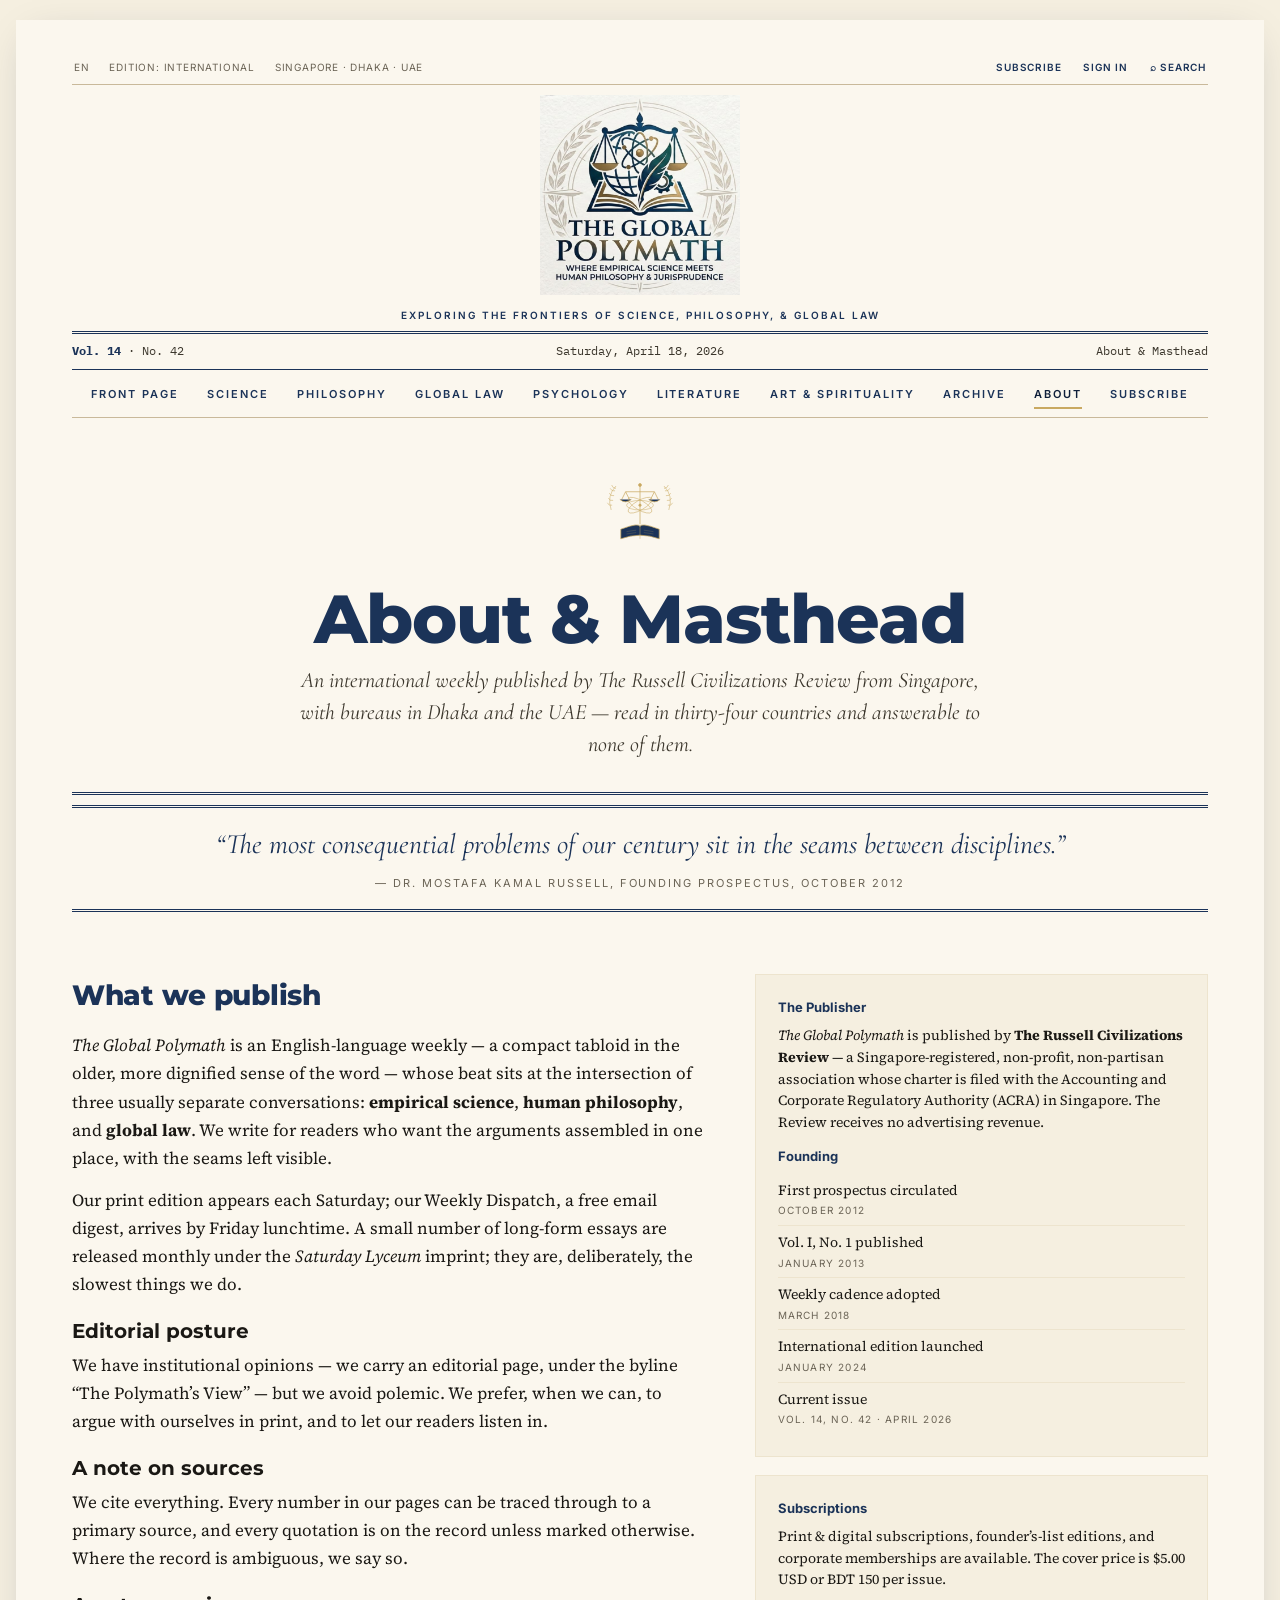
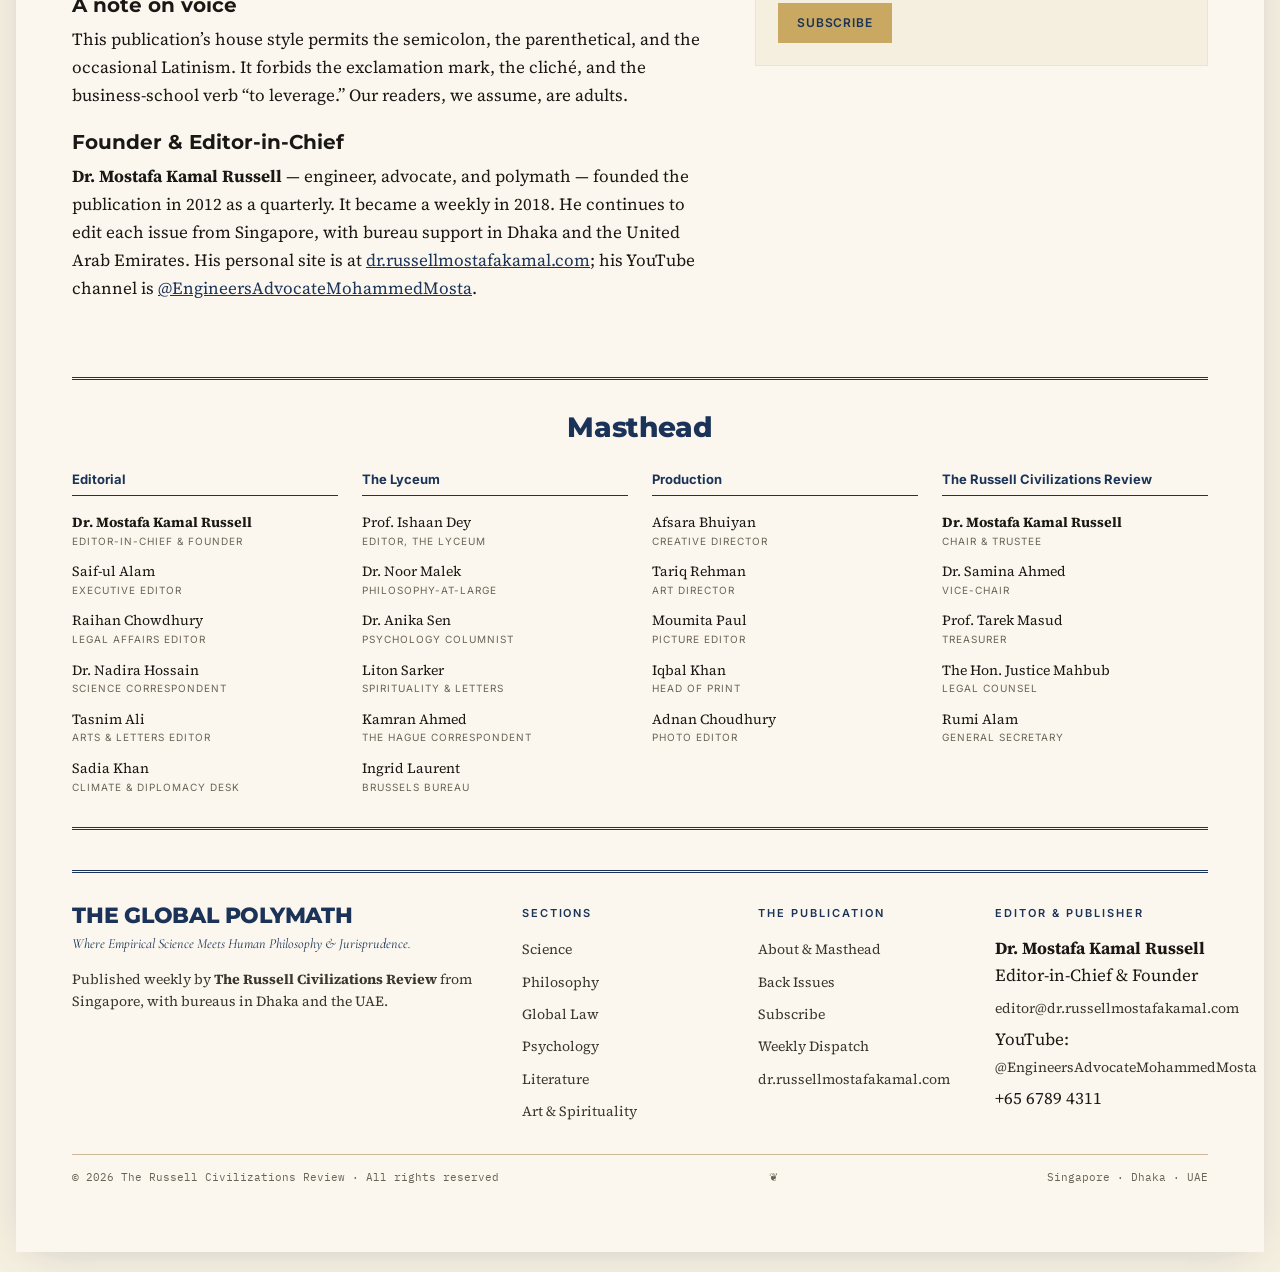
==== commit 2a384715: "Fix author domain: drrussellmostafakamal.com → dr.russellmostafakamal.com The user's actual domain i" ====
--- a/about.html
+++ b/about.html
@@ -293,7 +293,7 @@
             became a weekly in 2018. He continues to edit each issue from Singapore,
             with bureau support in Dhaka and the United Arab Emirates. His
             personal site is at
-            <a href="https://drrussellmostafakamal.com" style="color:var(--tgp-navy)">drrussellmostafakamal.com</a>;
+            <a href="https://dr.russellmostafakamal.com" style="color:var(--tgp-navy)">dr.russellmostafakamal.com</a>;
             his YouTube channel is
             <a href="https://youtube.com/@EngineersAdvocateMohammedMosta" style="color:var(--tgp-navy)">@EngineersAdvocateMohammedMosta</a>.
           </p>
@@ -414,14 +414,14 @@
               <li><a href="archive.html">Back Issues</a></li>
               <li><a href="subscribe.html">Subscribe</a></li>
               <li><a href="newsletter.html">Weekly Dispatch</a></li>
-              <li><a href="https://drrussellmostafakamal.com">drrussellmostafakamal.com</a></li>
+              <li><a href="https://dr.russellmostafakamal.com">dr.russellmostafakamal.com</a></li>
             </ul>
           </div>
           <div>
             <h5>Editor &amp; Publisher</h5>
             <ul>
               <li><b>Dr. Mostafa Kamal Russell</b><br>Editor-in-Chief &amp; Founder</li>
-              <li><a href="mailto:editor@drrussellmostafakamal.com">editor@drrussellmostafakamal.com</a></li>
+              <li><a href="mailto:editor@dr.russellmostafakamal.com">editor@dr.russellmostafakamal.com</a></li>
               <li>YouTube: <a href="https://youtube.com/@EngineersAdvocateMohammedMosta">@EngineersAdvocateMohammedMosta</a></li>
               <li>+65 6789 4311</li>
             </ul>
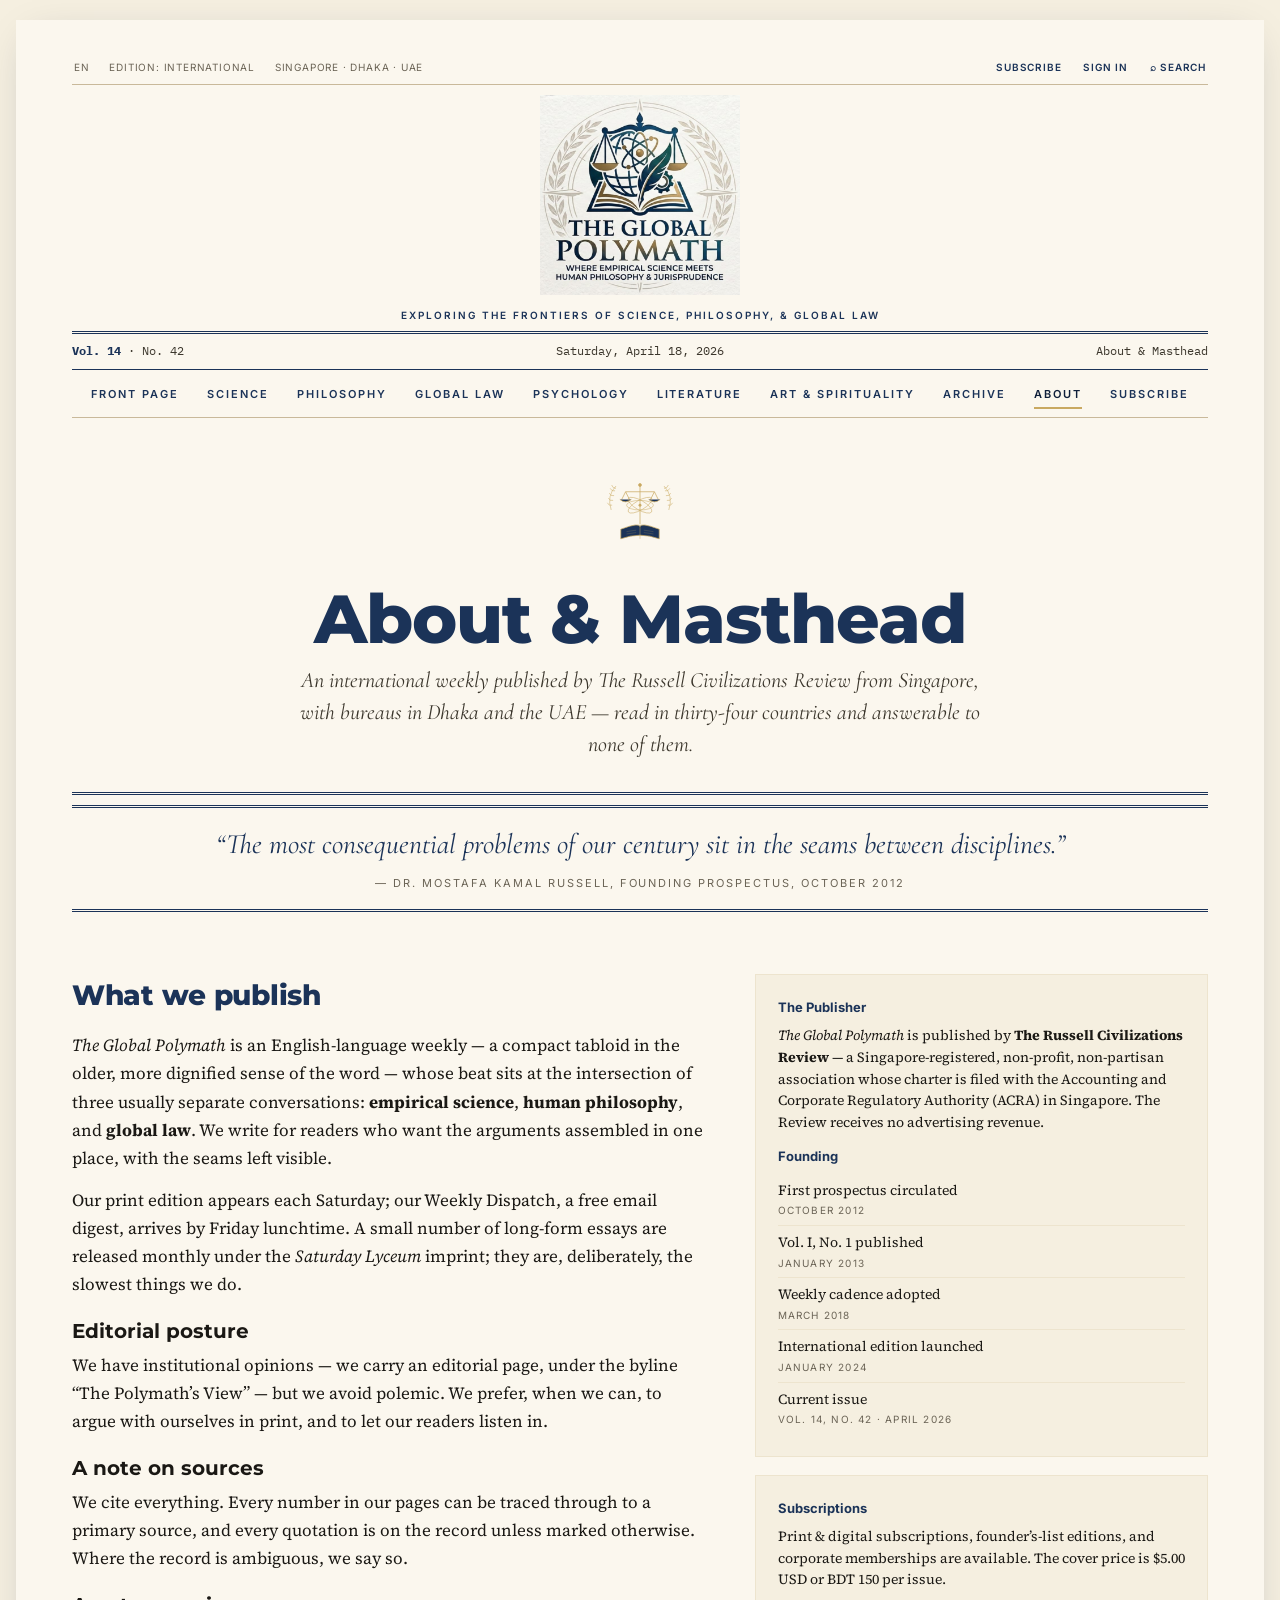
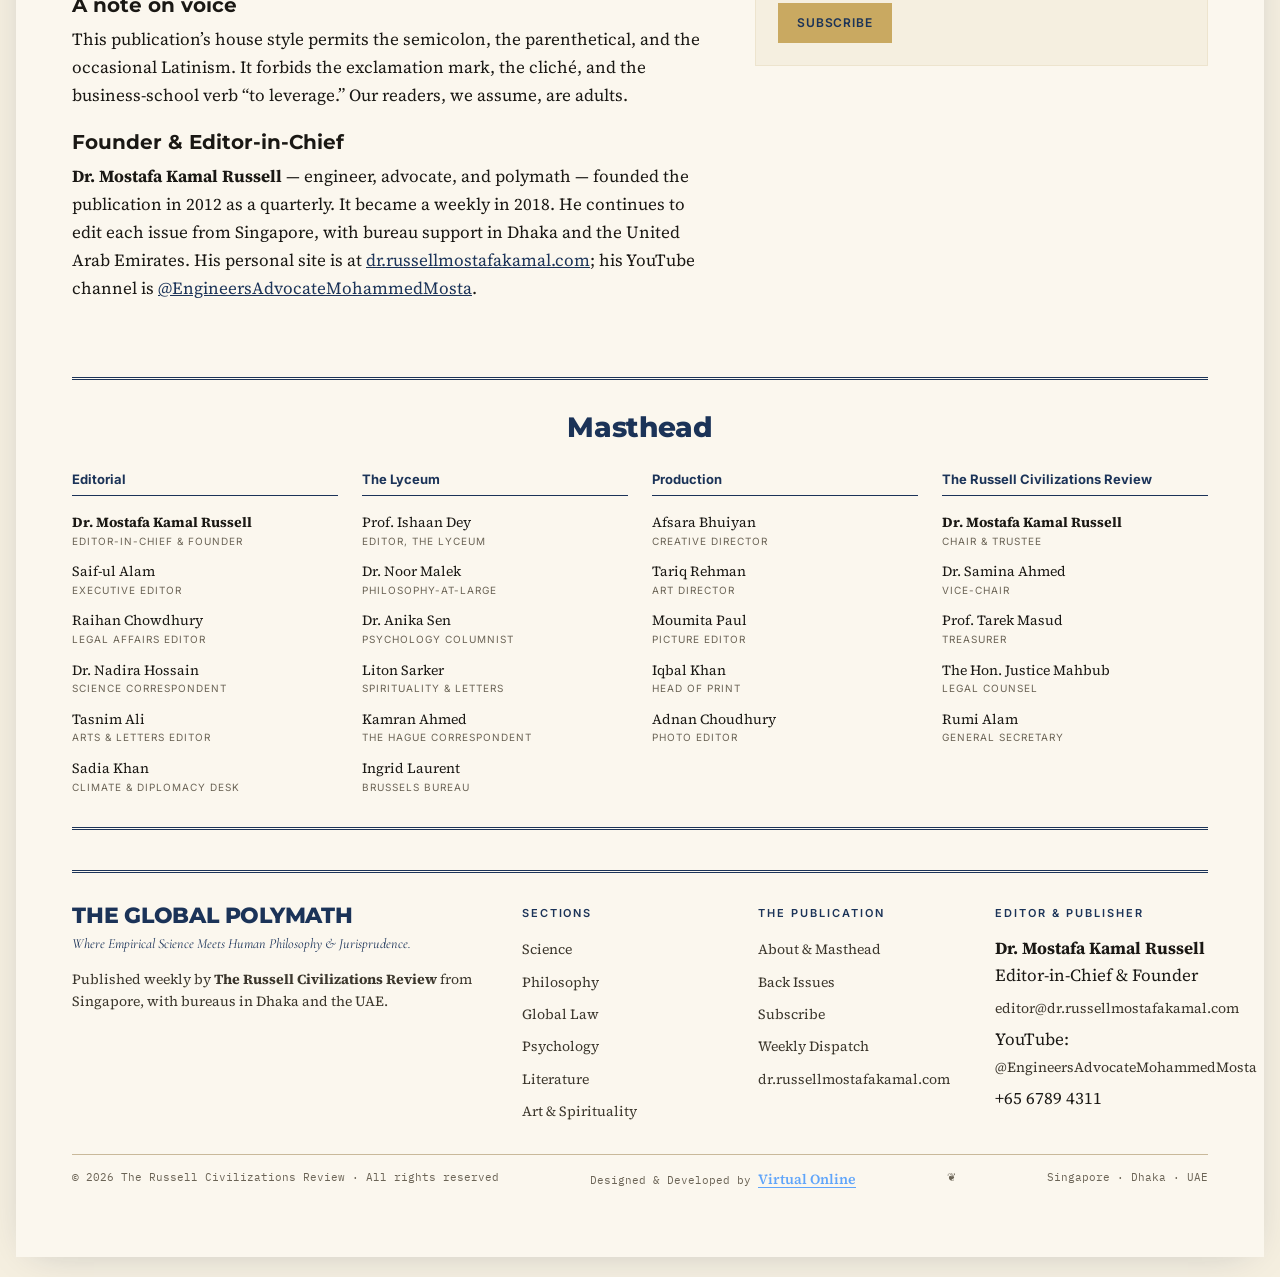
==== commit e30d2e05: "footer: Designed & Developed by Virtual Online backlink" ====
--- a/about.html
+++ b/about.html
@@ -429,6 +429,7 @@
         </div>
         <div class="site-footer-meta">
           <span>&copy; 2026 The Russell Civilizations Review &middot; All rights reserved</span>
+          <span>Designed &amp; Developed by <a href="https://www.virtualonline.website/" target="_blank" rel="noopener noreferrer" style="color:#60a5fa;text-decoration:underline;text-underline-offset:3px;font-weight:600;">Virtual Online</a></span>
           <span>&#10086;</span>
           <span>Singapore &middot; Dhaka &middot; UAE</span>
         </div>
